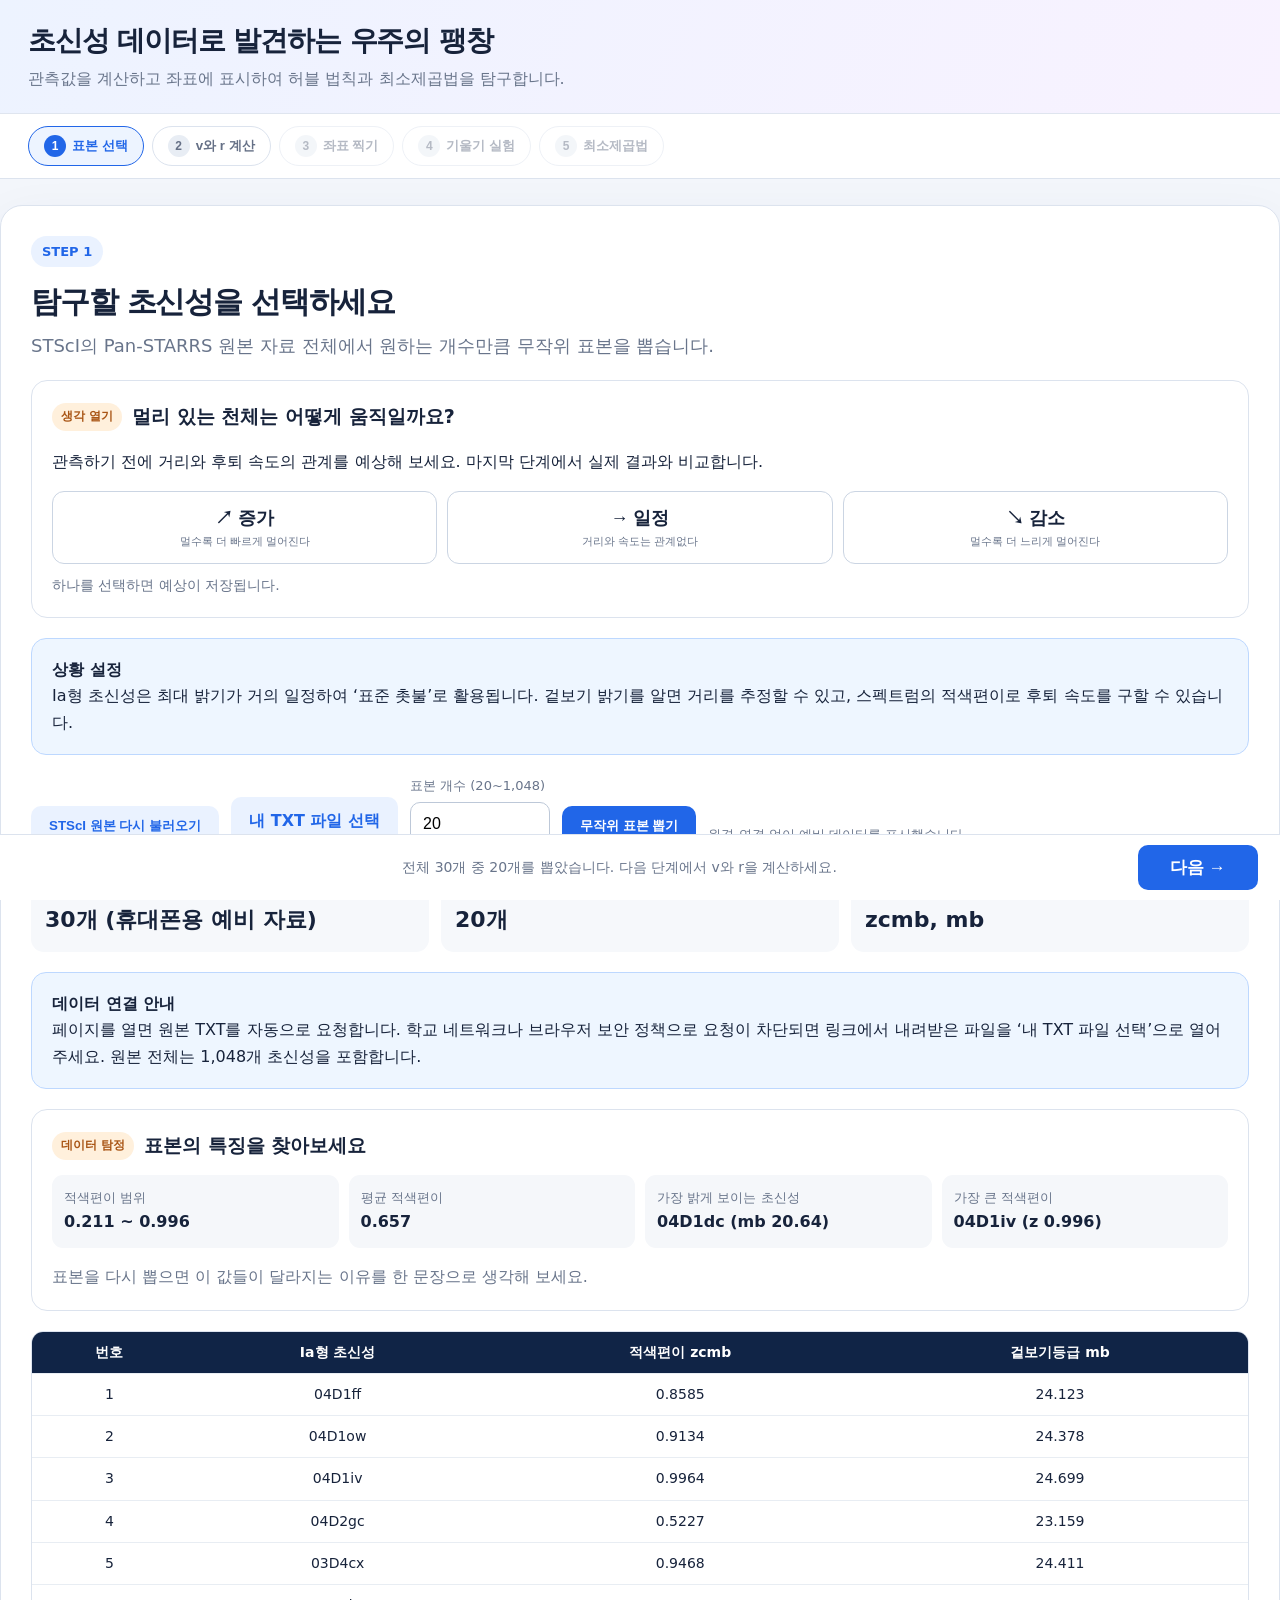
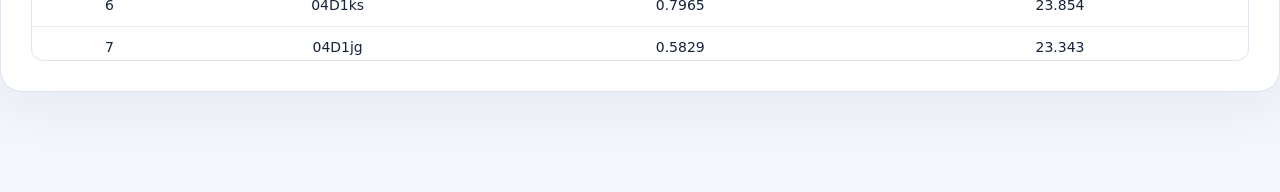
==== index.html @ 99ce2bc7 "Add files via upload" ====
<!doctype html><html lang="ko"><head><meta charset="utf-8"><meta name="viewport" content="width=device-width,initial-scale=1"><title>초신성으로 구하는 허블상수</title>
<link rel="stylesheet" href="style.css">
</head><body>
<header class="top"><div class="topin"><h1>초신성 데이터로 발견하는 우주의 팽창</h1><p>관측값을 계산하고 좌표에 표시하여 허블 법칙과 최소제곱법을 탐구합니다.</p></div></header>
<nav class="progress"><div class="steps" id="tabs"><button class="tab active"><span>1</span>표본 선택</button><button class="tab" disabled><span>2</span>v와 r 계산</button><button class="tab" disabled><span>3</span>좌표 찍기</button><button class="tab" disabled><span>4</span>기울기 실험</button><button class="tab" disabled><span>5</span>최소제곱법</button></div></nav>
<main>
<section class="stage" data-step="1"><span class="tag">STEP 1</span><h2>탐구할 초신성을 선택하세요</h2><p class="lead">STScI의 Pan-STARRS 원본 자료 전체에서 원하는 개수만큼 무작위 표본을 뽑습니다.</p><section class="activity prediction-activity"><div class="activity-title"><span>생각 열기</span><h3>멀리 있는 천체는 어떻게 움직일까요?</h3></div><p>관측하기 전에 거리와 후퇴 속도의 관계를 예상해 보세요. 마지막 단계에서 실제 결과와 비교합니다.</p><div class="choice-grid" id="predictionChoices"><button type="button" class="choice-card" data-prediction="increase"><b>↗ 증가</b><small>멀수록 더 빠르게 멀어진다</small></button><button type="button" class="choice-card" data-prediction="flat"><b>→ 일정</b><small>거리와 속도는 관계없다</small></button><button type="button" class="choice-card" data-prediction="decrease"><b>↘ 감소</b><small>멀수록 더 느리게 멀어진다</small></button></div><p class="feedback" id="predictionFeedback">하나를 선택하면 예상이 저장됩니다.</p></section><div class="info"><b>상황 설정</b><br>Ia형 초신성은 최대 밝기가 거의 일정하여 ‘표준 촛불’로 활용됩니다. 겉보기 밝기를 알면 거리를 추정할 수 있고, 스펙트럼의 적색편이로 후퇴 속도를 구할 수 있습니다.</div><div class="controls"><button class="btn secondary" id="reload">STScI 원본 다시 불러오기</button><label class="btn secondary" for="dataFile">내 TXT 파일 선택</label><input id="dataFile" type="file" accept=".txt,.dat" hidden><label class="field">표본 개수 (20~1,048)<input id="count" type="number" min="20" max="1048" value="20"></label><button class="btn" id="pick">무작위 표본 뽑기</button><span id="sourceStatus" class="mini">원본 데이터를 불러오는 중…</span></div><div class="stats"><div class="stat"><small>불러온 원자료</small><b id="totalCount">30개</b></div><div class="stat"><small>선택한 표본</small><b id="picked">0개</b></div><div class="stat"><small>사용 변수</small><b>zcmb, mb</b></div></div><div class="info"><b>데이터 연결 안내</b><br>페이지를 열면 원본 TXT를 자동으로 요청합니다. 학교 네트워크나 브라우저 보안 정책으로 요청이 차단되면 링크에서 내려받은 파일을 ‘내 TXT 파일 선택’으로 열어 주세요. 원본 전체는 1,048개 초신성을 포함합니다.</div><section class="activity detective-activity"><div class="activity-title"><span>데이터 탐정</span><h3>표본의 특징을 찾아보세요</h3></div><div class="insight-grid"><div><small>적색편이 범위</small><b id="zRange">—</b></div><div><small>평균 적색편이</small><b id="zAverage">—</b></div><div><small>가장 밝게 보이는 초신성</small><b id="brightestSn">—</b></div><div><small>가장 큰 적색편이</small><b id="farthestSn">—</b></div></div><p class="prompt">표본을 다시 뽑으면 이 값들이 달라지는 이유를 한 문장으로 생각해 보세요.</p></section><div class="tablewrap" style="margin-top:18px"><table><thead><tr><th>번호</th><th>Ia형 초신성</th><th>적색편이 zcmb</th><th>겉보기등급 mb</th></tr></thead><tbody id="sampleRows"><tr><td colspan="4">‘무작위 표본 뽑기’를 눌러 주세요.</td></tr></tbody></table></div></section>
<section class="stage" data-step="2" hidden><span class="tag">STEP 2</span><h2>후퇴 속도 v와 거리 r을 계산하세요</h2><p class="lead">계산한 값을 빈칸에 입력한 뒤 확인합니다. 허용 오차 범위 안이면 초록색으로 표시됩니다.</p><section class="activity compact-activity"><div class="activity-title"><span>개념 확인</span><h3>기호와 단위를 연결하세요</h3></div><div class="quiz-row" id="unitQuiz"><button type="button" data-answer="wrong">z의 단위는 km/s</button><button type="button" data-answer="correct">v의 단위는 km/s</button><button type="button" data-answer="wrong">r의 단위는 초</button></div><p class="feedback" id="unitFeedback">올바른 설명을 선택하세요.</p></section><details class="example-box"><summary>첫 번째 초신성 계산 예시 보기</summary><div id="workedExample">표본을 선택하면 예시 풀이가 표시됩니다.</div></details><div class="split"><div><div class="formula"><small>적색편이로부터 후퇴 속도</small>v = c × z　(c = 3 × 10⁵ km/s)</div><div class="formula"><small>거리 지수와 거리</small>mb − (−19.3) = 5 log₁₀ r<sub>pc</sub> − 5<br>r<sub>Mpc</sub> = 10<sup>(mb − 5.7)/5</sup></div></div><div class="info"><b>원리</b><br>적색편이 z는 파장이 늘어난 비율입니다. 낮은 속도 근사에서 속도는 빛의 속도와 z의 곱입니다. Ia형 초신성의 절대등급을 −19.3으로 가정하면 거리 모듈러스 식으로 지구와의 거리를 구할 수 있습니다.</div></div><div class="tablewrap"><table><thead><tr><th>초신성</th><th>zcmb</th><th>mb</th><th>v (km/s)</th><th>r (Mpc)</th><th>확인</th></tr></thead><tbody id="calcRows"></tbody></table></div><div class="controls"><button class="btn" id="checkCalc">계산 확인</button><button class="btn secondary" id="fillCalc">답 채우기</button><span id="calcMsg" class="mini"></span></div></section>
<section class="stage" data-step="3" hidden><span class="tag">STEP 3</span><h2>(r, v)점을 좌표평면에 찍으세요</h2><p class="lead">오른쪽 목록에서 초신성 좌표를 선택하면 해당 점이 좌표평면에 표시됩니다. ‘모든 점 한 번에 찍기’를 이용할 수도 있습니다.</p><section class="activity compact-activity"><div class="activity-title"><span>좌표 확인</span><h3>(r, v)의 축은 어떻게 정할까요?</h3></div><div class="quiz-row" id="axisQuiz"><button type="button" data-answer="correct">가로축 r, 세로축 v</button><button type="button" data-answer="wrong">가로축 v, 세로축 r</button></div><p class="feedback" id="axisFeedback">순서쌍의 첫 번째 값은 가로축에 놓습니다.</p></section><div class="split"><div class="canvasbox"><canvas id="plot" aria-label="거리와 후퇴속도 좌표평면"></canvas></div><aside class="sidecard"><small>완료한 점</small><div class="counter"><span id="plotted">0</span> / <span id="plotTotal">0</span></div><p class="mini">좌표를 하나씩 선택하거나 전체를 한 번에 표시하세요.</p><button class="btn" id="plotAll" style="width:100%;margin-bottom:12px">모든 점 한 번에 찍기</button><div class="pointlist" id="pointList"></div><button class="btn secondary" id="resetPlot" style="margin-top:15px">다시 찍기</button></aside></div></section>
<section class="stage" data-step="4" hidden><span class="tag">STEP 4</span><h2>직선 y = ar의 기울기를 조절하세요</h2><p class="lead">슬라이더를 움직여 각 점의 실제 속도 v와 직선이 예측한 속도 ar의 차이를 줄여 보세요.</p><section class="activity slope-lab"><div class="activity-title"><span>기울기 탐구</span><h3>후보 직선을 비교해 보세요</h3></div><div class="candidate-row"><button type="button" data-slope="40">a=40</button><button type="button" data-slope="60">a=60</button><button type="button" data-slope="80">a=80</button><button type="button" data-slope="100">a=100</button></div><div class="estimate-row"><button type="button" class="btn" id="saveEstimate">현재 기울기를 내 추정값으로 저장</button><span id="savedEstimate">아직 저장하지 않았습니다.</span></div><p class="feedback" id="residualFocus">슬라이더를 움직이면 가장 큰 잔차를 확인할 수 있습니다.</p></section><div class="split"><div class="canvasbox"><canvas id="linePlot"></canvas></div><div><div class="sidecard"><label for="slope"><b>기울기 a = <span id="aval">70.0</span> km/s/Mpc</b></label><input class="slider" id="slope" type="range" min="30" max="120" step=".1" value="70"><div class="sse"><small>오차제곱합 Σ(ar − v)²</small><b id="sse">—</b><span>(km/s)²</span></div><p class="mini">점과 직선 사이의 세로 차이가 잔차입니다. 아래 막대는 각 초신성의 잔차 제곱을 상대적인 크기로 나타냅니다.</p><div class="bars" id="bars"></div></div></div></div><div class="info"><b>도전</b>　슬라이더를 움직여 오차제곱합이 가장 작아지는 기울기를 찾아보세요. 충분히 가까워지면 다음 단계가 열립니다.</div></section>
<section class="stage" data-step="5" hidden><span class="tag">STEP 5</span><h2>최소제곱법으로 최적의 a를 찾습니다</h2><p class="lead">모든 점을 정확히 지나는 직선이 없을 때, 잔차 제곱의 합을 가장 작게 만드는 직선을 선택합니다.</p><section class="activity conclusion-activity"><div class="activity-title"><span>처음 생각과 비교</span><h3>예상과 관측 결과가 같았나요?</h3></div><p id="predictionCompare">1단계에서 예상한 관계가 여기에 표시됩니다.</p><div class="compare-box"><div><small>내가 저장한 기울기</small><b id="myEstimateResult">—</b></div><div><small>최소제곱 기울기</small><b id="optimalEstimateResult">—</b></div><div><small>두 값의 차이</small><b id="estimateGap">—</b></div></div><label class="conclusion-label">결론의 빈칸을 완성하세요.<span>거리 1 Mpc가 증가할 때 후퇴 속도는 약 <input id="conclusionA" type="number" step="0.01"> km/s 증가한다.</span></label><button type="button" class="btn" id="checkConclusion">결론 확인</button><span class="feedback" id="conclusionFeedback"></span></section><details class="advanced-box"><summary>심화: 최소제곱 공식이 나오는 과정</summary><p>S(a)=Σ(arᵢ−vᵢ)²를 전개하면 a에 관한 이차식입니다. 이 식의 최솟값에서 S′(a)=0이므로 2Σrᵢ(arᵢ−vᵢ)=0이고, 정리하면 a=Σrᵢvᵢ/Σrᵢ²입니다.</p></details><section class="reflection"><h3>확장 질문</h3><ul><li>표본을 다시 뽑으면 기울기가 달라지는 이유는 무엇일까요?</li><li>원점을 지나지 않는 y=ax+b를 사용하면 무엇이 달라질까요?</li><li>이상치 하나가 추가되면 최소제곱 직선은 어떻게 변할까요?</li></ul></section><div class="proof"><article><strong>1</strong><h3>잔차</h3><p>i번째 점에서 직선의 예측값은 arᵢ이고 실제값은 vᵢ이므로 잔차는 arᵢ−vᵢ입니다.</p></article><article><strong>2</strong><h3>제곱합</h3><p>S(a)=Σ(arᵢ−vᵢ)². 제곱하면 양·음의 오차가 상쇄되지 않고 큰 오차를 더 크게 반영합니다.</p></article><article><strong>3</strong><h3>최솟값</h3><p>S(a)를 a에 대해 미분하여 0으로 두면 a=Σrᵢvᵢ/Σrᵢ²를 얻습니다.</p></article></div><div class="formula">S(a) = Σ(arᵢ − vᵢ)²　→　S′(a)=0<br>a = <span style="color:#79d6e2">Σrᵢvᵢ / Σrᵢ²</span></div><div class="result"><h3>이 표본의 최소제곱 기울기</h3><div class="counter"><span id="bestA">—</span> km/s/Mpc</div><p id="interpret"></p></div><div class="info"><b>해석</b><br>y=ar에서 a는 거리 1 Mpc가 증가할 때 후퇴 속도가 몇 km/s 증가하는지를 뜻하며, 이 활동에서는 표본으로 추정한 허블상수입니다. 표본을 다시 뽑으면 관측 오차와 표본 구성 때문에 값이 조금 달라집니다.</div></section>
</main><footer class="bottom"><div class="bottomin"><button class="btn secondary hidden" id="prev">← 이전</button><div class="toast" id="toast">표본을 뽑으면 다음 단계로 갈 수 있습니다.</div><button class="btn next" id="next" disabled>다음 →</button></div></footer>
<script src="script.js"></script></body></html>
---- style.css ----
:root{--blue:#2166e8;--navy:#102446;--ink:#17233b;--muted:#69758b;--line:#dce3ee;--bg:#f3f6fb;--mint:#13a58c;--orange:#f28a45}*{box-sizing:border-box}body{margin:0;background:var(--bg);color:var(--ink);font:16px/1.65 "Pretendard","Noto Sans KR",system-ui,sans-serif}.top{background:linear-gradient(110deg,#edf3ff,#f8f2ff);border-bottom:1px solid #dfe5ef}.topin{max-width:1420px;margin:auto;padding:18px 28px}.top h1{margin:0;font-size:28px;letter-spacing:-.04em}.top p{margin:2px 0;color:var(--muted)}.progress{background:white;border-bottom:1px solid var(--line);position:sticky;top:0;z-index:10}.steps{max-width:1420px;margin:auto;display:flex;gap:8px;padding:12px 28px;overflow:auto}.tab{border:1px solid var(--line);background:white;border-radius:99px;padding:8px 15px;color:#657086;white-space:nowrap;font-weight:700}.tab span{display:inline-grid;place-items:center;width:22px;height:22px;border-radius:50%;background:#e8edf4;margin-right:6px;font-size:12px}.tab.active{border-color:var(--blue);background:#edf4ff;color:var(--blue)}.tab.active span,.tab.done span{background:var(--blue);color:white}.tab:disabled{opacity:.48}.stage{max-width:1400px;margin:26px auto 100px;background:white;border:1px solid var(--line);border-radius:22px;box-shadow:0 16px 50px #20345d10;padding:30px;min-height:590px}.stage[hidden]{display:none}.tag{display:inline-block;border-radius:99px;padding:5px 11px;background:#eaf2ff;color:var(--blue);font-weight:800;font-size:13px}.stage h2{font-size:30px;letter-spacing:-.04em;margin:10px 0 4px}.lead{color:var(--muted);font-size:18px;margin-top:0}.info{background:#eef6ff;border:1px solid #bdd8ff;border-radius:15px;padding:18px 20px;margin:20px 0}.formula{background:var(--navy);color:white;border-radius:15px;padding:18px 22px;margin:14px 0;font:23px/1.6 Georgia,"Times New Roman",serif}.formula small{display:block;color:#b9c8dd;font:14px system-ui}.controls{display:flex;flex-wrap:wrap;gap:12px;align-items:end;margin:20px 0}.field{display:grid;gap:5px;color:var(--muted);font-size:13px}.field input{height:44px;border:1px solid #bdc8d8;border-radius:10px;padding:0 12px;width:140px;font-size:16px}.btn{border:0;border-radius:10px;background:var(--blue);color:white;padding:11px 18px;font-weight:800;cursor:pointer}.btn.secondary{background:#eaf2ff;color:var(--blue)}.btn:disabled{opacity:.4;cursor:not-allowed}.stats{display:grid;grid-template-columns:repeat(3,1fr);gap:12px}.stat{background:#f6f8fb;border-radius:13px;padding:14px}.stat small{display:block;color:var(--muted)}.stat b{font-size:22px}.tablewrap{max-height:330px;overflow:auto;border:1px solid var(--line);border-radius:12px}table{border-collapse:collapse;width:100%;font-size:14px}th,td{padding:9px 11px;border-bottom:1px solid #e8edf3;text-align:center;white-space:nowrap}th{position:sticky;top:0;background:var(--navy);color:white}td input{width:110px;border:1px solid #cbd4e1;border-radius:7px;padding:6px;text-align:right}.ok{background:#e9f9f4!important;border-color:#60cbb3!important}.bad{background:#fff0ed!important;border-color:#f18b77!important}.split{display:grid;grid-template-columns:1.35fr .65fr;gap:20px}.canvasbox{border:1px solid var(--line);border-radius:15px;padding:14px;background:#fbfcfe}canvas{width:100%;height:430px;display:block;touch-action:none}.sidecard{border:1px solid var(--line);border-radius:15px;padding:20px}.counter{font-size:42px;font-weight:900;color:var(--blue)}.pointlist{max-height:250px;overflow:auto;font-size:13px}.pointlist div{padding:5px;border-bottom:1px solid #edf0f4}.pointlist .done{color:var(--mint);font-weight:700}.slider{width:100%;accent-color:var(--blue)}.sse{background:var(--navy);color:white;padding:22px;border-radius:16px;margin:18px 0}.sse b{display:block;font-size:clamp(24px,4vw,40px);color:#79d6e2;overflow-wrap:anywhere}.mini{color:var(--muted);font-size:13px}.bars{height:150px;display:flex;align-items:end;gap:3px;border-bottom:1px solid #9ba7b8;margin-top:18px}.bars i{flex:1;background:#70a0f2;min-height:2px;border-radius:3px 3px 0 0}.proof{display:grid;grid-template-columns:repeat(3,1fr);gap:14px;margin:20px 0}.proof article{border:1px solid var(--line);border-radius:14px;padding:17px}.proof strong{display:grid;place-items:center;width:30px;height:30px;border-radius:50%;background:#eaf2ff;color:var(--blue)}.result{background:#ebf8f5;border:1px solid #9bd9cb;border-radius:16px;padding:22px}.result h3{margin:0;color:#08745f}.bottom{position:fixed;left:0;right:0;bottom:0;background:white;border-top:1px solid var(--line);padding:10px 22px;z-index:12}.bottomin{max-width:1420px;margin:auto;display:flex;justify-content:space-between;align-items:center}.toast{color:var(--muted);font-size:14px;text-align:center}.next{font-size:17px;min-width:120px}.hidden{visibility:hidden}@media(max-width:850px){.split{grid-template-columns:1fr}.stats,.proof{grid-template-columns:1fr}.stage{margin:15px 10px 90px;padding:18px}.top h1{font-size:22px}.topin,.steps{padding-left:14px;padding-right:14px}canvas{height:360px}}

.pointChoice{display:block;width:100%;border:0;border-bottom:1px solid #edf0f4;background:white;padding:9px 7px;text-align:left;color:var(--ink);font:inherit;cursor:pointer;border-radius:7px}.pointChoice:hover,.pointChoice:focus-visible{background:#edf4ff;outline:2px solid #8db4ff}.pointChoice.done{background:#e9f9f4;color:var(--mint);font-weight:800;cursor:default}.pointChoice:disabled{opacity:1}
.activity{margin:20px 0;padding:20px;border:1px solid var(--line);border-radius:16px;background:#fff}.activity-title{display:flex;align-items:center;gap:10px;flex-wrap:wrap}.activity-title span{padding:4px 9px;border-radius:99px;background:#fff0dc;color:#a95515;font-size:12px;font-weight:800}.activity-title h3{margin:0;font-size:19px}.choice-grid{display:grid;grid-template-columns:repeat(3,1fr);gap:10px;margin-top:14px}.choice-card,.quiz-row button,.candidate-row button{border:1px solid #cbd5e3;border-radius:12px;background:#fff;padding:14px;color:var(--ink);cursor:pointer}.choice-card b,.choice-card small{display:block}.choice-card b{font-size:18px}.choice-card small{color:var(--muted);margin-top:4px}.choice-card.selected,.quiz-row button.selected,.candidate-row button.selected{border-color:var(--blue);background:#eaf2ff;color:#174fac}.feedback{display:block;color:var(--muted);font-size:14px;margin:10px 0 0}.feedback.correct{color:#08745f;font-weight:800}.feedback.wrong{color:#bd4b36;font-weight:800}.insight-grid,.compare-box{display:grid;grid-template-columns:repeat(4,1fr);gap:10px;margin-top:14px}.insight-grid div,.compare-box div{background:#f5f7fa;border-radius:11px;padding:12px}.insight-grid small,.compare-box small{display:block;color:var(--muted)}.insight-grid b,.compare-box b{font-size:16px}.prompt{margin-bottom:0;color:var(--muted)}.quiz-row,.candidate-row{display:flex;gap:9px;flex-wrap:wrap;margin-top:12px}.quiz-row button,.candidate-row button{padding:9px 13px}.example-box,.advanced-box{margin:16px 0;border:1px solid var(--line);border-radius:14px;padding:15px 18px;background:#fafcff}.example-box summary,.advanced-box summary{cursor:pointer;font-weight:800}.estimate-row{display:flex;gap:12px;align-items:center;flex-wrap:wrap;margin-top:14px}.estimate-row span{color:var(--muted)}.compare-box{grid-template-columns:repeat(3,1fr)}.conclusion-label{display:grid;gap:8px;margin:16px 0}.conclusion-label span{display:block;background:#f5f7fa;border-radius:11px;padding:14px}.conclusion-label input{width:110px;padding:7px;border:1px solid #bfc9d8;border-radius:8px}.reflection{margin-top:18px;padding:18px;border-left:4px solid var(--orange);background:#fff8ee;border-radius:8px}.reflection h3{margin-top:0}.reflection li{margin:7px 0}@media(max-width:760px){.choice-grid,.insight-grid,.compare-box{grid-template-columns:1fr}.activity{padding:15px}}
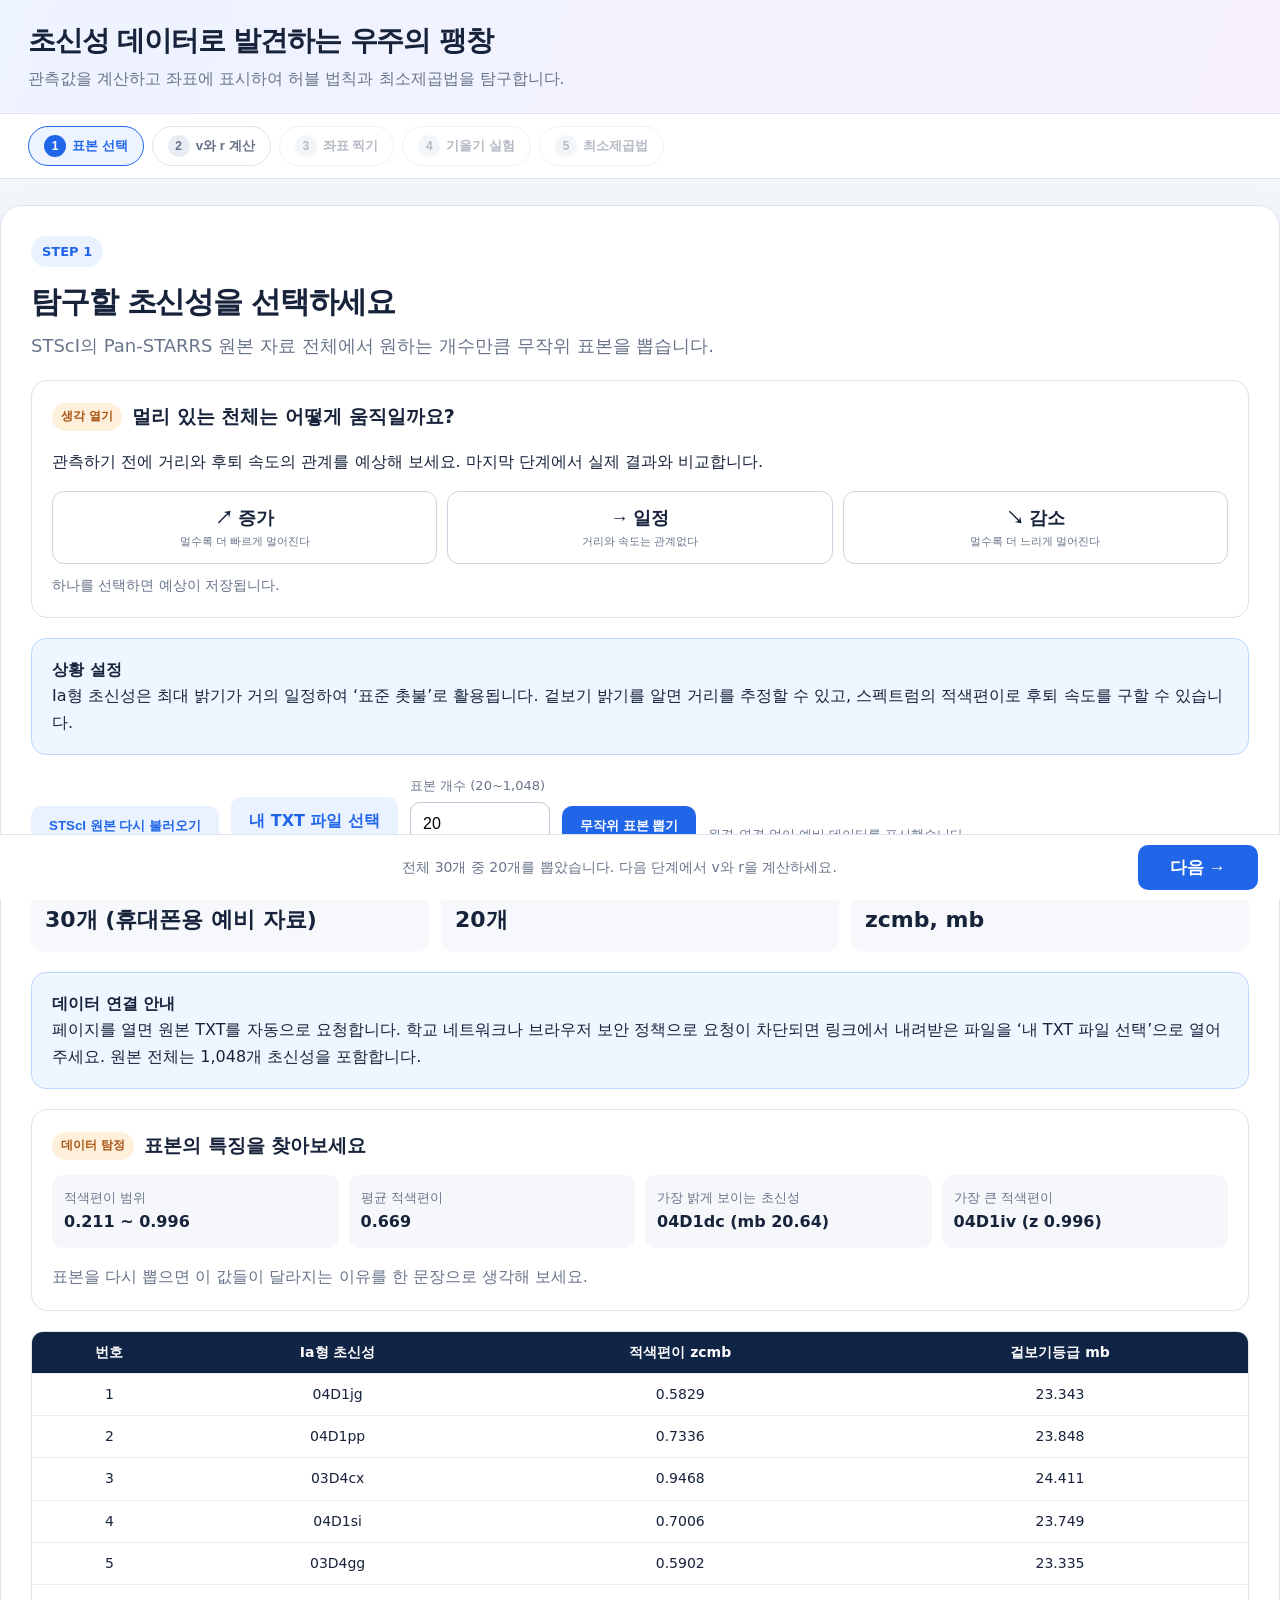
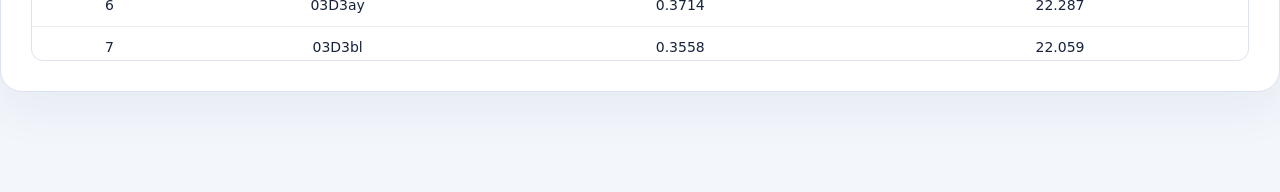
==== commit 43577569: "Add files via upload" ====
--- a/index.html
+++ b/index.html
@@ -7,7 +7,7 @@
 <section class="stage" data-step="1"><span class="tag">STEP 1</span><h2>탐구할 초신성을 선택하세요</h2><p class="lead">STScI의 Pan-STARRS 원본 자료 전체에서 원하는 개수만큼 무작위 표본을 뽑습니다.</p><section class="activity prediction-activity"><div class="activity-title"><span>생각 열기</span><h3>멀리 있는 천체는 어떻게 움직일까요?</h3></div><p>관측하기 전에 거리와 후퇴 속도의 관계를 예상해 보세요. 마지막 단계에서 실제 결과와 비교합니다.</p><div class="choice-grid" id="predictionChoices"><button type="button" class="choice-card" data-prediction="increase"><b>↗ 증가</b><small>멀수록 더 빠르게 멀어진다</small></button><button type="button" class="choice-card" data-prediction="flat"><b>→ 일정</b><small>거리와 속도는 관계없다</small></button><button type="button" class="choice-card" data-prediction="decrease"><b>↘ 감소</b><small>멀수록 더 느리게 멀어진다</small></button></div><p class="feedback" id="predictionFeedback">하나를 선택하면 예상이 저장됩니다.</p></section><div class="info"><b>상황 설정</b><br>Ia형 초신성은 최대 밝기가 거의 일정하여 ‘표준 촛불’로 활용됩니다. 겉보기 밝기를 알면 거리를 추정할 수 있고, 스펙트럼의 적색편이로 후퇴 속도를 구할 수 있습니다.</div><div class="controls"><button class="btn secondary" id="reload">STScI 원본 다시 불러오기</button><label class="btn secondary" for="dataFile">내 TXT 파일 선택</label><input id="dataFile" type="file" accept=".txt,.dat" hidden><label class="field">표본 개수 (20~1,048)<input id="count" type="number" min="20" max="1048" value="20"></label><button class="btn" id="pick">무작위 표본 뽑기</button><span id="sourceStatus" class="mini">원본 데이터를 불러오는 중…</span></div><div class="stats"><div class="stat"><small>불러온 원자료</small><b id="totalCount">30개</b></div><div class="stat"><small>선택한 표본</small><b id="picked">0개</b></div><div class="stat"><small>사용 변수</small><b>zcmb, mb</b></div></div><div class="info"><b>데이터 연결 안내</b><br>페이지를 열면 원본 TXT를 자동으로 요청합니다. 학교 네트워크나 브라우저 보안 정책으로 요청이 차단되면 링크에서 내려받은 파일을 ‘내 TXT 파일 선택’으로 열어 주세요. 원본 전체는 1,048개 초신성을 포함합니다.</div><section class="activity detective-activity"><div class="activity-title"><span>데이터 탐정</span><h3>표본의 특징을 찾아보세요</h3></div><div class="insight-grid"><div><small>적색편이 범위</small><b id="zRange">—</b></div><div><small>평균 적색편이</small><b id="zAverage">—</b></div><div><small>가장 밝게 보이는 초신성</small><b id="brightestSn">—</b></div><div><small>가장 큰 적색편이</small><b id="farthestSn">—</b></div></div><p class="prompt">표본을 다시 뽑으면 이 값들이 달라지는 이유를 한 문장으로 생각해 보세요.</p></section><div class="tablewrap" style="margin-top:18px"><table><thead><tr><th>번호</th><th>Ia형 초신성</th><th>적색편이 zcmb</th><th>겉보기등급 mb</th></tr></thead><tbody id="sampleRows"><tr><td colspan="4">‘무작위 표본 뽑기’를 눌러 주세요.</td></tr></tbody></table></div></section>
 <section class="stage" data-step="2" hidden><span class="tag">STEP 2</span><h2>후퇴 속도 v와 거리 r을 계산하세요</h2><p class="lead">계산한 값을 빈칸에 입력한 뒤 확인합니다. 허용 오차 범위 안이면 초록색으로 표시됩니다.</p><section class="activity compact-activity"><div class="activity-title"><span>개념 확인</span><h3>기호와 단위를 연결하세요</h3></div><div class="quiz-row" id="unitQuiz"><button type="button" data-answer="wrong">z의 단위는 km/s</button><button type="button" data-answer="correct">v의 단위는 km/s</button><button type="button" data-answer="wrong">r의 단위는 초</button></div><p class="feedback" id="unitFeedback">올바른 설명을 선택하세요.</p></section><details class="example-box"><summary>첫 번째 초신성 계산 예시 보기</summary><div id="workedExample">표본을 선택하면 예시 풀이가 표시됩니다.</div></details><div class="split"><div><div class="formula"><small>적색편이로부터 후퇴 속도</small>v = c × z　(c = 3 × 10⁵ km/s)</div><div class="formula"><small>거리 지수와 거리</small>mb − (−19.3) = 5 log₁₀ r<sub>pc</sub> − 5<br>r<sub>Mpc</sub> = 10<sup>(mb − 5.7)/5</sup></div></div><div class="info"><b>원리</b><br>적색편이 z는 파장이 늘어난 비율입니다. 낮은 속도 근사에서 속도는 빛의 속도와 z의 곱입니다. Ia형 초신성의 절대등급을 −19.3으로 가정하면 거리 모듈러스 식으로 지구와의 거리를 구할 수 있습니다.</div></div><div class="tablewrap"><table><thead><tr><th>초신성</th><th>zcmb</th><th>mb</th><th>v (km/s)</th><th>r (Mpc)</th><th>확인</th></tr></thead><tbody id="calcRows"></tbody></table></div><div class="controls"><button class="btn" id="checkCalc">계산 확인</button><button class="btn secondary" id="fillCalc">답 채우기</button><span id="calcMsg" class="mini"></span></div></section>
 <section class="stage" data-step="3" hidden><span class="tag">STEP 3</span><h2>(r, v)점을 좌표평면에 찍으세요</h2><p class="lead">오른쪽 목록에서 초신성 좌표를 선택하면 해당 점이 좌표평면에 표시됩니다. ‘모든 점 한 번에 찍기’를 이용할 수도 있습니다.</p><section class="activity compact-activity"><div class="activity-title"><span>좌표 확인</span><h3>(r, v)의 축은 어떻게 정할까요?</h3></div><div class="quiz-row" id="axisQuiz"><button type="button" data-answer="correct">가로축 r, 세로축 v</button><button type="button" data-answer="wrong">가로축 v, 세로축 r</button></div><p class="feedback" id="axisFeedback">순서쌍의 첫 번째 값은 가로축에 놓습니다.</p></section><div class="split"><div class="canvasbox"><canvas id="plot" aria-label="거리와 후퇴속도 좌표평면"></canvas></div><aside class="sidecard"><small>완료한 점</small><div class="counter"><span id="plotted">0</span> / <span id="plotTotal">0</span></div><p class="mini">좌표를 하나씩 선택하거나 전체를 한 번에 표시하세요.</p><button class="btn" id="plotAll" style="width:100%;margin-bottom:12px">모든 점 한 번에 찍기</button><div class="pointlist" id="pointList"></div><button class="btn secondary" id="resetPlot" style="margin-top:15px">다시 찍기</button></aside></div></section>
-<section class="stage" data-step="4" hidden><span class="tag">STEP 4</span><h2>직선 y = ar의 기울기를 조절하세요</h2><p class="lead">슬라이더를 움직여 각 점의 실제 속도 v와 직선이 예측한 속도 ar의 차이를 줄여 보세요.</p><section class="activity slope-lab"><div class="activity-title"><span>기울기 탐구</span><h3>후보 직선을 비교해 보세요</h3></div><div class="candidate-row"><button type="button" data-slope="40">a=40</button><button type="button" data-slope="60">a=60</button><button type="button" data-slope="80">a=80</button><button type="button" data-slope="100">a=100</button></div><div class="estimate-row"><button type="button" class="btn" id="saveEstimate">현재 기울기를 내 추정값으로 저장</button><span id="savedEstimate">아직 저장하지 않았습니다.</span></div><p class="feedback" id="residualFocus">슬라이더를 움직이면 가장 큰 잔차를 확인할 수 있습니다.</p></section><div class="split"><div class="canvasbox"><canvas id="linePlot"></canvas></div><div><div class="sidecard"><label for="slope"><b>기울기 a = <span id="aval">70.0</span> km/s/Mpc</b></label><input class="slider" id="slope" type="range" min="30" max="120" step=".1" value="70"><div class="sse"><small>오차제곱합 Σ(ar − v)²</small><b id="sse">—</b><span>(km/s)²</span></div><p class="mini">점과 직선 사이의 세로 차이가 잔차입니다. 아래 막대는 각 초신성의 잔차 제곱을 상대적인 크기로 나타냅니다.</p><div class="bars" id="bars"></div></div></div></div><div class="info"><b>도전</b>　슬라이더를 움직여 오차제곱합이 가장 작아지는 기울기를 찾아보세요. 충분히 가까워지면 다음 단계가 열립니다.</div></section>
-<section class="stage" data-step="5" hidden><span class="tag">STEP 5</span><h2>최소제곱법으로 최적의 a를 찾습니다</h2><p class="lead">모든 점을 정확히 지나는 직선이 없을 때, 잔차 제곱의 합을 가장 작게 만드는 직선을 선택합니다.</p><section class="activity conclusion-activity"><div class="activity-title"><span>처음 생각과 비교</span><h3>예상과 관측 결과가 같았나요?</h3></div><p id="predictionCompare">1단계에서 예상한 관계가 여기에 표시됩니다.</p><div class="compare-box"><div><small>내가 저장한 기울기</small><b id="myEstimateResult">—</b></div><div><small>최소제곱 기울기</small><b id="optimalEstimateResult">—</b></div><div><small>두 값의 차이</small><b id="estimateGap">—</b></div></div><label class="conclusion-label">결론의 빈칸을 완성하세요.<span>거리 1 Mpc가 증가할 때 후퇴 속도는 약 <input id="conclusionA" type="number" step="0.01"> km/s 증가한다.</span></label><button type="button" class="btn" id="checkConclusion">결론 확인</button><span class="feedback" id="conclusionFeedback"></span></section><details class="advanced-box"><summary>심화: 최소제곱 공식이 나오는 과정</summary><p>S(a)=Σ(arᵢ−vᵢ)²를 전개하면 a에 관한 이차식입니다. 이 식의 최솟값에서 S′(a)=0이므로 2Σrᵢ(arᵢ−vᵢ)=0이고, 정리하면 a=Σrᵢvᵢ/Σrᵢ²입니다.</p></details><section class="reflection"><h3>확장 질문</h3><ul><li>표본을 다시 뽑으면 기울기가 달라지는 이유는 무엇일까요?</li><li>원점을 지나지 않는 y=ax+b를 사용하면 무엇이 달라질까요?</li><li>이상치 하나가 추가되면 최소제곱 직선은 어떻게 변할까요?</li></ul></section><div class="proof"><article><strong>1</strong><h3>잔차</h3><p>i번째 점에서 직선의 예측값은 arᵢ이고 실제값은 vᵢ이므로 잔차는 arᵢ−vᵢ입니다.</p></article><article><strong>2</strong><h3>제곱합</h3><p>S(a)=Σ(arᵢ−vᵢ)². 제곱하면 양·음의 오차가 상쇄되지 않고 큰 오차를 더 크게 반영합니다.</p></article><article><strong>3</strong><h3>최솟값</h3><p>S(a)를 a에 대해 미분하여 0으로 두면 a=Σrᵢvᵢ/Σrᵢ²를 얻습니다.</p></article></div><div class="formula">S(a) = Σ(arᵢ − vᵢ)²　→　S′(a)=0<br>a = <span style="color:#79d6e2">Σrᵢvᵢ / Σrᵢ²</span></div><div class="result"><h3>이 표본의 최소제곱 기울기</h3><div class="counter"><span id="bestA">—</span> km/s/Mpc</div><p id="interpret"></p></div><div class="info"><b>해석</b><br>y=ar에서 a는 거리 1 Mpc가 증가할 때 후퇴 속도가 몇 km/s 증가하는지를 뜻하며, 이 활동에서는 표본으로 추정한 허블상수입니다. 표본을 다시 뽑으면 관측 오차와 표본 구성 때문에 값이 조금 달라집니다.</div></section>
+<section class="stage" data-step="4" hidden><span class="tag">STEP 4</span><h2>직선 y = ar의 기울기를 조절하세요</h2><p class="lead">슬라이더를 움직여 각 점의 실제 속도 v와 직선이 예측한 속도 ar의 차이를 줄여 보세요.</p><section class="activity slope-lab"><div class="activity-title"><span>기울기 탐구</span><h3>후보 직선을 비교해 보세요</h3></div><div class="candidate-row"><button type="button" data-slope="40">a=40</button><button type="button" data-slope="60">a=60</button><button type="button" data-slope="80">a=80</button><button type="button" data-slope="100">a=100</button></div><div class="estimate-row"><button type="button" class="btn" id="saveEstimate">현재 기울기를 내 추정값으로 저장</button><span id="savedEstimate">아직 저장하지 않았습니다.</span></div><p class="feedback" id="residualFocus">슬라이더를 움직이면 가장 큰 편차를 확인할 수 있습니다.</p></section><div class="split"><div class="canvasbox"><canvas id="linePlot"></canvas></div><div><div class="sidecard"><label for="slope"><b>기울기 a = <span id="aval">70.0</span> km/s/Mpc</b></label><input class="slider" id="slope" type="range" min="30" max="120" step=".1" value="70"><div class="sse"><small>오차제곱합 Σ(ar − v)²</small><b id="sse">—</b><span>(km/s)²</span></div><p class="mini">점과 직선 사이의 세로 차이가 편차입니다. 아래 막대는 각 초신성의 편차 제곱을 상대적인 크기로 나타냅니다.</p><div class="bars" id="bars"></div></div></div></div><div class="info"><b>도전</b>　슬라이더를 움직여 오차제곱합이 가장 작아지는 기울기를 찾아보세요. 충분히 가까워지면 다음 단계가 열립니다.</div></section>
+<section class="stage" data-step="5" hidden><span class="tag">STEP 5</span><h2>최소제곱법으로 최적의 a를 찾습니다</h2><p class="lead">모든 점을 정확히 지나는 직선이 없을 때, 편차 제곱의 합을 가장 작게 만드는 직선을 선택합니다.</p><section class="activity conclusion-activity"><div class="activity-title"><span>처음 생각과 비교</span><h3>예상과 관측 결과가 같았나요?</h3></div><p id="predictionCompare">1단계에서 예상한 관계가 여기에 표시됩니다.</p><div class="compare-box"><div><small>내가 저장한 기울기</small><b id="myEstimateResult">—</b></div><div><small>최소제곱 기울기</small><b id="optimalEstimateResult">—</b></div><div><small>두 값의 차이</small><b id="estimateGap">—</b></div></div><label class="conclusion-label">결론의 빈칸을 완성하세요.<span>거리 1 Mpc가 증가할 때 후퇴 속도는 약 <input id="conclusionA" type="number" step="0.01"> km/s 증가한다.</span></label><button type="button" class="btn" id="checkConclusion">결론 확인</button><span class="feedback" id="conclusionFeedback"></span></section><details class="advanced-box"><summary>심화: 최소제곱 공식이 나오는 과정</summary><p>S(a)=Σ(arᵢ−vᵢ)²를 전개하면 a에 관한 이차식입니다. 이 식의 최솟값에서 S′(a)=0이므로 2Σrᵢ(arᵢ−vᵢ)=0이고, 정리하면 a=Σrᵢvᵢ/Σrᵢ²입니다.</p></details><section class="reflection"><h3>확장 질문</h3><ul><li>표본을 다시 뽑으면 기울기가 달라지는 이유는 무엇일까요?</li><li>원점을 지나지 않는 y=ax+b를 사용하면 무엇이 달라질까요?</li><li>이상치 하나가 추가되면 최소제곱 직선은 어떻게 변할까요?</li></ul></section><div class="proof"><article><strong>1</strong><h3>편차</h3><p>i번째 점에서 직선의 예측값은 arᵢ이고 실제값은 vᵢ이므로 편차는 arᵢ−vᵢ입니다.</p></article><article><strong>2</strong><h3>제곱합</h3><p>S(a)=Σ(arᵢ−vᵢ)². 제곱하면 양·음의 오차가 상쇄되지 않고 큰 오차를 더 크게 반영합니다.</p></article><article><strong>3</strong><h3>최솟값</h3><p>S(a)를 a에 대해 미분하여 0으로 두면 a=Σrᵢvᵢ/Σrᵢ²를 얻습니다.</p></article></div><div class="formula">S(a) = Σ(arᵢ − vᵢ)²　→　S′(a)=0<br>a = <span style="color:#79d6e2">Σrᵢvᵢ / Σrᵢ²</span></div><div class="result"><h3>이 표본의 최소제곱 기울기</h3><div class="counter"><span id="bestA">—</span> km/s/Mpc</div><p id="interpret"></p></div><div class="info"><b>해석</b><br>y=ar에서 a는 거리 1 Mpc가 증가할 때 후퇴 속도가 몇 km/s 증가하는지를 뜻하며, 이 활동에서는 표본으로 추정한 허블상수입니다. 표본을 다시 뽑으면 관측 오차와 표본 구성 때문에 값이 조금 달라집니다.</div></section>
 </main><footer class="bottom"><div class="bottomin"><button class="btn secondary hidden" id="prev">← 이전</button><div class="toast" id="toast">표본을 뽑으면 다음 단계로 갈 수 있습니다.</div><button class="btn next" id="next" disabled>다음 →</button></div></footer>
 <script src="script.js"></script></body></html>
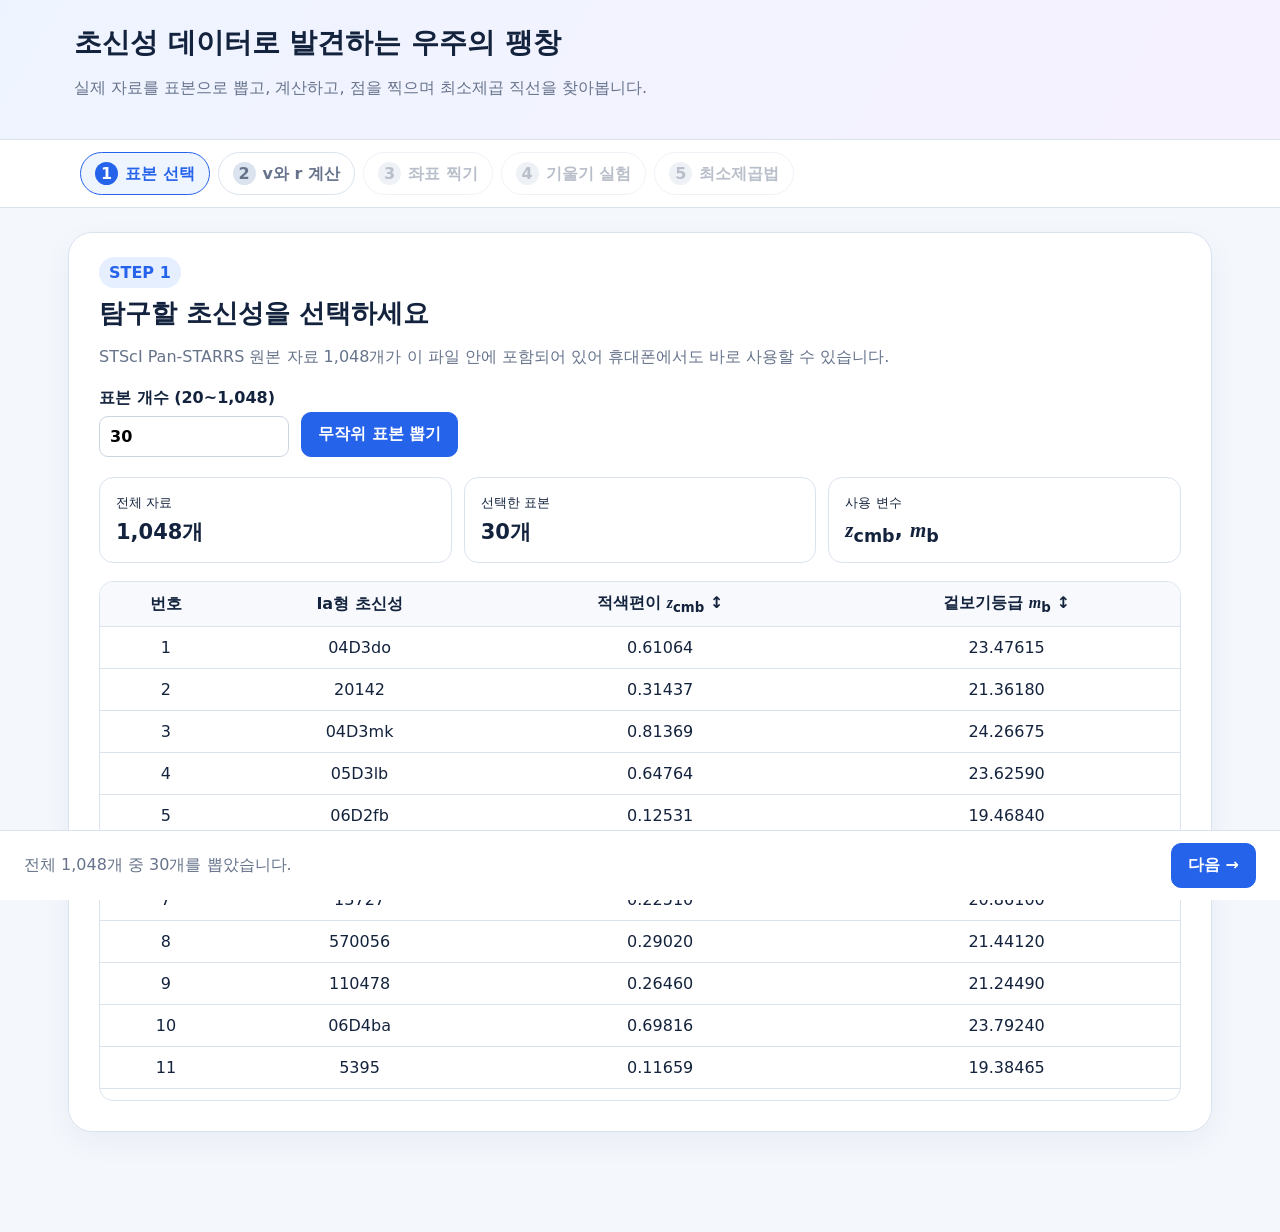
==== commit e5fbf5ab: "Add files via upload" ====
--- a/index.html
+++ b/index.html
@@ -1,13 +1,22 @@
-<!doctype html><html lang="ko"><head><meta charset="utf-8"><meta name="viewport" content="width=device-width,initial-scale=1"><title>초신성으로 구하는 허블상수</title>
-<link rel="stylesheet" href="style.css">
-</head><body>
-<header class="top"><div class="topin"><h1>초신성 데이터로 발견하는 우주의 팽창</h1><p>관측값을 계산하고 좌표에 표시하여 허블 법칙과 최소제곱법을 탐구합니다.</p></div></header>
-<nav class="progress"><div class="steps" id="tabs"><button class="tab active"><span>1</span>표본 선택</button><button class="tab" disabled><span>2</span>v와 r 계산</button><button class="tab" disabled><span>3</span>좌표 찍기</button><button class="tab" disabled><span>4</span>기울기 실험</button><button class="tab" disabled><span>5</span>최소제곱법</button></div></nav>
+<!doctype html><html lang="ko"><head><meta charset="utf-8"><meta name="viewport" content="width=device-width,initial-scale=1"><title>초신성 데이터로 발견하는 허블 법칙</title><link rel="stylesheet" href="style.css"></head><body>
+<header><div><h1>초신성 데이터로 발견하는 우주의 팽창</h1><p>실제 자료를 표본으로 뽑고, 계산하고, 점을 찍으며 최소제곱 직선을 찾아봅니다.</p></div></header>
+<nav id="tabs"><button data-tab="1" ><b>1</b>표본 선택</button><button data-tab="2" disabled><b>2</b>v와 r 계산</button><button data-tab="3" disabled><b>3</b>좌표 찍기</button><button data-tab="4" disabled><b>4</b>기울기 실험</button><button data-tab="5" disabled><b>5</b>최소제곱법</button></nav>
 <main>
-<section class="stage" data-step="1"><span class="tag">STEP 1</span><h2>탐구할 초신성을 선택하세요</h2><p class="lead">STScI의 Pan-STARRS 원본 자료 전체에서 원하는 개수만큼 무작위 표본을 뽑습니다.</p><section class="activity prediction-activity"><div class="activity-title"><span>생각 열기</span><h3>멀리 있는 천체는 어떻게 움직일까요?</h3></div><p>관측하기 전에 거리와 후퇴 속도의 관계를 예상해 보세요. 마지막 단계에서 실제 결과와 비교합니다.</p><div class="choice-grid" id="predictionChoices"><button type="button" class="choice-card" data-prediction="increase"><b>↗ 증가</b><small>멀수록 더 빠르게 멀어진다</small></button><button type="button" class="choice-card" data-prediction="flat"><b>→ 일정</b><small>거리와 속도는 관계없다</small></button><button type="button" class="choice-card" data-prediction="decrease"><b>↘ 감소</b><small>멀수록 더 느리게 멀어진다</small></button></div><p class="feedback" id="predictionFeedback">하나를 선택하면 예상이 저장됩니다.</p></section><div class="info"><b>상황 설정</b><br>Ia형 초신성은 최대 밝기가 거의 일정하여 ‘표준 촛불’로 활용됩니다. 겉보기 밝기를 알면 거리를 추정할 수 있고, 스펙트럼의 적색편이로 후퇴 속도를 구할 수 있습니다.</div><div class="controls"><button class="btn secondary" id="reload">STScI 원본 다시 불러오기</button><label class="btn secondary" for="dataFile">내 TXT 파일 선택</label><input id="dataFile" type="file" accept=".txt,.dat" hidden><label class="field">표본 개수 (20~1,048)<input id="count" type="number" min="20" max="1048" value="20"></label><button class="btn" id="pick">무작위 표본 뽑기</button><span id="sourceStatus" class="mini">원본 데이터를 불러오는 중…</span></div><div class="stats"><div class="stat"><small>불러온 원자료</small><b id="totalCount">30개</b></div><div class="stat"><small>선택한 표본</small><b id="picked">0개</b></div><div class="stat"><small>사용 변수</small><b>zcmb, mb</b></div></div><div class="info"><b>데이터 연결 안내</b><br>페이지를 열면 원본 TXT를 자동으로 요청합니다. 학교 네트워크나 브라우저 보안 정책으로 요청이 차단되면 링크에서 내려받은 파일을 ‘내 TXT 파일 선택’으로 열어 주세요. 원본 전체는 1,048개 초신성을 포함합니다.</div><section class="activity detective-activity"><div class="activity-title"><span>데이터 탐정</span><h3>표본의 특징을 찾아보세요</h3></div><div class="insight-grid"><div><small>적색편이 범위</small><b id="zRange">—</b></div><div><small>평균 적색편이</small><b id="zAverage">—</b></div><div><small>가장 밝게 보이는 초신성</small><b id="brightestSn">—</b></div><div><small>가장 큰 적색편이</small><b id="farthestSn">—</b></div></div><p class="prompt">표본을 다시 뽑으면 이 값들이 달라지는 이유를 한 문장으로 생각해 보세요.</p></section><div class="tablewrap" style="margin-top:18px"><table><thead><tr><th>번호</th><th>Ia형 초신성</th><th>적색편이 zcmb</th><th>겉보기등급 mb</th></tr></thead><tbody id="sampleRows"><tr><td colspan="4">‘무작위 표본 뽑기’를 눌러 주세요.</td></tr></tbody></table></div></section>
-<section class="stage" data-step="2" hidden><span class="tag">STEP 2</span><h2>후퇴 속도 v와 거리 r을 계산하세요</h2><p class="lead">계산한 값을 빈칸에 입력한 뒤 확인합니다. 허용 오차 범위 안이면 초록색으로 표시됩니다.</p><section class="activity compact-activity"><div class="activity-title"><span>개념 확인</span><h3>기호와 단위를 연결하세요</h3></div><div class="quiz-row" id="unitQuiz"><button type="button" data-answer="wrong">z의 단위는 km/s</button><button type="button" data-answer="correct">v의 단위는 km/s</button><button type="button" data-answer="wrong">r의 단위는 초</button></div><p class="feedback" id="unitFeedback">올바른 설명을 선택하세요.</p></section><details class="example-box"><summary>첫 번째 초신성 계산 예시 보기</summary><div id="workedExample">표본을 선택하면 예시 풀이가 표시됩니다.</div></details><div class="split"><div><div class="formula"><small>적색편이로부터 후퇴 속도</small>v = c × z　(c = 3 × 10⁵ km/s)</div><div class="formula"><small>거리 지수와 거리</small>mb − (−19.3) = 5 log₁₀ r<sub>pc</sub> − 5<br>r<sub>Mpc</sub> = 10<sup>(mb − 5.7)/5</sup></div></div><div class="info"><b>원리</b><br>적색편이 z는 파장이 늘어난 비율입니다. 낮은 속도 근사에서 속도는 빛의 속도와 z의 곱입니다. Ia형 초신성의 절대등급을 −19.3으로 가정하면 거리 모듈러스 식으로 지구와의 거리를 구할 수 있습니다.</div></div><div class="tablewrap"><table><thead><tr><th>초신성</th><th>zcmb</th><th>mb</th><th>v (km/s)</th><th>r (Mpc)</th><th>확인</th></tr></thead><tbody id="calcRows"></tbody></table></div><div class="controls"><button class="btn" id="checkCalc">계산 확인</button><button class="btn secondary" id="fillCalc">답 채우기</button><span id="calcMsg" class="mini"></span></div></section>
-<section class="stage" data-step="3" hidden><span class="tag">STEP 3</span><h2>(r, v)점을 좌표평면에 찍으세요</h2><p class="lead">오른쪽 목록에서 초신성 좌표를 선택하면 해당 점이 좌표평면에 표시됩니다. ‘모든 점 한 번에 찍기’를 이용할 수도 있습니다.</p><section class="activity compact-activity"><div class="activity-title"><span>좌표 확인</span><h3>(r, v)의 축은 어떻게 정할까요?</h3></div><div class="quiz-row" id="axisQuiz"><button type="button" data-answer="correct">가로축 r, 세로축 v</button><button type="button" data-answer="wrong">가로축 v, 세로축 r</button></div><p class="feedback" id="axisFeedback">순서쌍의 첫 번째 값은 가로축에 놓습니다.</p></section><div class="split"><div class="canvasbox"><canvas id="plot" aria-label="거리와 후퇴속도 좌표평면"></canvas></div><aside class="sidecard"><small>완료한 점</small><div class="counter"><span id="plotted">0</span> / <span id="plotTotal">0</span></div><p class="mini">좌표를 하나씩 선택하거나 전체를 한 번에 표시하세요.</p><button class="btn" id="plotAll" style="width:100%;margin-bottom:12px">모든 점 한 번에 찍기</button><div class="pointlist" id="pointList"></div><button class="btn secondary" id="resetPlot" style="margin-top:15px">다시 찍기</button></aside></div></section>
-<section class="stage" data-step="4" hidden><span class="tag">STEP 4</span><h2>직선 y = ar의 기울기를 조절하세요</h2><p class="lead">슬라이더를 움직여 각 점의 실제 속도 v와 직선이 예측한 속도 ar의 차이를 줄여 보세요.</p><section class="activity slope-lab"><div class="activity-title"><span>기울기 탐구</span><h3>후보 직선을 비교해 보세요</h3></div><div class="candidate-row"><button type="button" data-slope="40">a=40</button><button type="button" data-slope="60">a=60</button><button type="button" data-slope="80">a=80</button><button type="button" data-slope="100">a=100</button></div><div class="estimate-row"><button type="button" class="btn" id="saveEstimate">현재 기울기를 내 추정값으로 저장</button><span id="savedEstimate">아직 저장하지 않았습니다.</span></div><p class="feedback" id="residualFocus">슬라이더를 움직이면 가장 큰 편차를 확인할 수 있습니다.</p></section><div class="split"><div class="canvasbox"><canvas id="linePlot"></canvas></div><div><div class="sidecard"><label for="slope"><b>기울기 a = <span id="aval">70.0</span> km/s/Mpc</b></label><input class="slider" id="slope" type="range" min="30" max="120" step=".1" value="70"><div class="sse"><small>오차제곱합 Σ(ar − v)²</small><b id="sse">—</b><span>(km/s)²</span></div><p class="mini">점과 직선 사이의 세로 차이가 편차입니다. 아래 막대는 각 초신성의 편차 제곱을 상대적인 크기로 나타냅니다.</p><div class="bars" id="bars"></div></div></div></div><div class="info"><b>도전</b>　슬라이더를 움직여 오차제곱합이 가장 작아지는 기울기를 찾아보세요. 충분히 가까워지면 다음 단계가 열립니다.</div></section>
-<section class="stage" data-step="5" hidden><span class="tag">STEP 5</span><h2>최소제곱법으로 최적의 a를 찾습니다</h2><p class="lead">모든 점을 정확히 지나는 직선이 없을 때, 편차 제곱의 합을 가장 작게 만드는 직선을 선택합니다.</p><section class="activity conclusion-activity"><div class="activity-title"><span>처음 생각과 비교</span><h3>예상과 관측 결과가 같았나요?</h3></div><p id="predictionCompare">1단계에서 예상한 관계가 여기에 표시됩니다.</p><div class="compare-box"><div><small>내가 저장한 기울기</small><b id="myEstimateResult">—</b></div><div><small>최소제곱 기울기</small><b id="optimalEstimateResult">—</b></div><div><small>두 값의 차이</small><b id="estimateGap">—</b></div></div><label class="conclusion-label">결론의 빈칸을 완성하세요.<span>거리 1 Mpc가 증가할 때 후퇴 속도는 약 <input id="conclusionA" type="number" step="0.01"> km/s 증가한다.</span></label><button type="button" class="btn" id="checkConclusion">결론 확인</button><span class="feedback" id="conclusionFeedback"></span></section><details class="advanced-box"><summary>심화: 최소제곱 공식이 나오는 과정</summary><p>S(a)=Σ(arᵢ−vᵢ)²를 전개하면 a에 관한 이차식입니다. 이 식의 최솟값에서 S′(a)=0이므로 2Σrᵢ(arᵢ−vᵢ)=0이고, 정리하면 a=Σrᵢvᵢ/Σrᵢ²입니다.</p></details><section class="reflection"><h3>확장 질문</h3><ul><li>표본을 다시 뽑으면 기울기가 달라지는 이유는 무엇일까요?</li><li>원점을 지나지 않는 y=ax+b를 사용하면 무엇이 달라질까요?</li><li>이상치 하나가 추가되면 최소제곱 직선은 어떻게 변할까요?</li></ul></section><div class="proof"><article><strong>1</strong><h3>편차</h3><p>i번째 점에서 직선의 예측값은 arᵢ이고 실제값은 vᵢ이므로 편차는 arᵢ−vᵢ입니다.</p></article><article><strong>2</strong><h3>제곱합</h3><p>S(a)=Σ(arᵢ−vᵢ)². 제곱하면 양·음의 오차가 상쇄되지 않고 큰 오차를 더 크게 반영합니다.</p></article><article><strong>3</strong><h3>최솟값</h3><p>S(a)를 a에 대해 미분하여 0으로 두면 a=Σrᵢvᵢ/Σrᵢ²를 얻습니다.</p></article></div><div class="formula">S(a) = Σ(arᵢ − vᵢ)²　→　S′(a)=0<br>a = <span style="color:#79d6e2">Σrᵢvᵢ / Σrᵢ²</span></div><div class="result"><h3>이 표본의 최소제곱 기울기</h3><div class="counter"><span id="bestA">—</span> km/s/Mpc</div><p id="interpret"></p></div><div class="info"><b>해석</b><br>y=ar에서 a는 거리 1 Mpc가 증가할 때 후퇴 속도가 몇 km/s 증가하는지를 뜻하며, 이 활동에서는 표본으로 추정한 허블상수입니다. 표본을 다시 뽑으면 관측 오차와 표본 구성 때문에 값이 조금 달라집니다.</div></section>
-</main><footer class="bottom"><div class="bottomin"><button class="btn secondary hidden" id="prev">← 이전</button><div class="toast" id="toast">표본을 뽑으면 다음 단계로 갈 수 있습니다.</div><button class="btn next" id="next" disabled>다음 →</button></div></footer>
-<script src="script.js"></script></body></html>
+<section class="stage" data-step="1"><span class="tag">STEP 1</span><h2>탐구할 초신성을 선택하세요</h2><p class="lead">STScI Pan-STARRS 원본 자료 1,048개가 이 파일 안에 포함되어 있어 휴대폰에서도 바로 사용할 수 있습니다.</p>
+<div class="controls"><label>표본 개수 (20~1,048)<input id="count" type="number" min="20" max="1048" value="30"></label><button class="primary" id="pick">무작위 표본 뽑기</button></div>
+<div class="stats"><div><small>전체 자료</small><b id="totalCount">1,048개</b></div><div><small>선택한 표본</small><b id="picked">0개</b></div><div><small>사용 변수</small><b><i>z</i><sub>cmb</sub>, <i>m</i><sub>b</sub></b></div></div>
+<div class="tablewrap"><table><thead><tr><th>번호</th><th>Ia형 초신성</th><th><button class="sort" data-key="z">적색편이 <i>z</i><sub>cmb</sub> ↕</button></th><th><button class="sort" data-key="m">겉보기등급 <i>m</i><sub>b</sub> ↕</button></th></tr></thead><tbody id="sampleRows"><tr><td colspan="4">표본을 뽑아 주세요.</td></tr></tbody></table></div></section>
+
+<section class="stage" data-step="2" hidden><span class="tag">STEP 2</span><h2>후퇴속도 <i>v</i>와 거리 <i>r</i>을 계산하세요</h2><div class="formula-grid"><div class="formula"><small>후퇴속도</small><i>v</i> = <i>cz</i><br><i>c</i> = 3×10<sup>5</sup> km/s</div><div class="formula"><small>거리</small><i>m</i><sub>b</sub> − 19.3 = 5 log <i>r</i> − 5<br><span class="note">19.3은 절대등급의 크기입니다.</span></div></div>
+<div class="warning"><b>부호 확인</b> 실제 계산에서는 Ia형 초신성의 절대등급이 <i>M</i>=−19.3이므로 거리 지수식 <i>m</i>−<i>M</i>=5log <i>r</i><sub>pc</sub>−5에 대입합니다. 따라서 <i>m</i><sub>b</sub>−(−19.3)=<i>m</i><sub>b</sub>+19.3이며, <i>r</i><sub>Mpc</sub>=10<sup>(<i>m</i><sub>b</sub>−5.7)/5</sup>입니다.</div>
+<details class="source-image"><summary>원리 자료 이미지 보기</summary><img alt="후퇴속도와 거리 계산 원리" src="[data-uri]"></details>
+<div class="tablewrap"><table><thead><tr><th>초신성</th><th><i>z</i><sub>cmb</sub></th><th><i>m</i><sub>b</sub></th><th><i>v</i> (km/s)</th><th><i>r</i> (Mpc)</th><th>확인</th></tr></thead><tbody id="calcRows"></tbody></table></div><div class="controls"><button class="primary" id="checkCalc">계산 확인</button><button id="fillCalc">답 채우기</button><span id="calcMsg"></span></div></section>
+
+<section class="stage" data-step="3" hidden><span class="tag">STEP 3</span><h2>(<i>r</i>, <i>v</i>)점을 좌표평면에 찍으세요</h2><p class="lead">가로축은 거리 <i>r</i>(Mpc), 세로축은 후퇴속도 <i>v</i>(km/s)입니다. 목록에서 점을 선택하거나 한 번에 모두 찍을 수 있습니다.</p><div class="plot-layout"><div class="canvasbox"><canvas id="plot"></canvas></div><aside><small>완료한 점</small><div class="counter"><span id="plotted">0</span> / <span id="plotTotal">0</span></div><button class="primary wide" id="plotAll">모든 점 한 번에 찍기</button><div id="pointList"></div><button class="wide" id="resetPlot">다시 찍기</button></aside></div></section>
+
+<section class="stage" data-step="4" hidden><span class="tag">STEP 4</span><h2>직선 <i>v</i>=<i>ar</i>의 기울기를 조절하세요</h2><p class="lead">슬라이더를 움직이며 오차제곱합 Σ(<i>ar</i>−<i>v</i>)²이 가장 작아지는 값을 찾으세요. 최솟값을 만드는 <i>a</i>와 차이가 5 이내일 때 다음 단계가 열립니다.</p><div class="plot-layout"><div class="canvasbox"><canvas id="linePlot"></canvas></div><aside><label><b>기울기 <i>a</i> = <span id="aval">70.0</span> km/s/Mpc</b></label><input id="slope" type="range" min="30" max="120" step=".1" value="70"><div class="sse"><small>오차제곱합</small><b id="sse">–</b></div><p id="slopeHint">최소가 되는 지점을 찾아보세요.</p></aside></div></section>
+
+<section class="stage" data-step="5" hidden><span class="tag">STEP 5</span><h2>최소제곱법으로 최적의 <i>a</i>를 구합니다</h2><div class="lesson"><h3>1. 최소제곱법의 생각</h3><p>자료점이 한 직선 위에 정확히 놓이지 않을 때, 각 점의 실제 후퇴속도 <i>v</i><sub>i</sub>와 직선이 예측한 값 <i>ar</i><sub>i</sub>의 차이를 <b>잔차</b>라고 합니다. 잔차를 제곱하여 모두 더한</p><div class="math"><i>S</i>(<i>a</i>) = Σ(<i>ar</i><sub>i</sub> − <i>v</i><sub>i</sub>)²</div><p>가 가장 작아지도록 <i>a</i>를 정하는 방법이 최소제곱법입니다. 제곱하므로 양수와 음수의 잔차가 서로 상쇄되지 않고 큰 오차를 더 크게 반영합니다.</p></div>
+<div class="lesson"><h3>2. 벡터의 내적으로 <i>a</i> 구하기</h3><p>거리와 속도 자료를 <b><i>r</i>⃗=(<i>r</i><sub>1</sub>,…,<i>r</i><sub>n</sub>)</b>, <b><i>v</i>⃗=(<i>v</i><sub>1</sub>,…,<i>v</i><sub>n</sub>)</b>이라 두면, <i>a</i><i>r</i>⃗가 <i>v</i>⃗에 가장 가까워야 합니다. 가장 가까운 점에서는 잔차 벡터가 <i>r</i>⃗에 수직이므로</p><div class="math">(<i>v</i>⃗ − <i>a</i><i>r</i>⃗)·<i>r</i>⃗ = 0<br><i>a</i> = <span class="frac"><span><i>v</i>⃗·<i>r</i>⃗</span><span><i>r</i>⃗·<i>r</i>⃗</span></span> = <span class="frac"><span>Σ<i>r</i><sub>i</sub><i>v</i><sub>i</sub></span><span>Σ<i>r</i><sub>i</sub>²</span></span></div><div class="calculation"><div>Σ<i>r</i><sub>i</sub><i>v</i><sub>i</sub><b id="dotRV">–</b></div><div>Σ<i>r</i><sub>i</sub>²<b id="dotRR">–</b></div><div>최소가 되는 <i>a</i><b id="bestA">–</b></div></div></div>
+<div class="lesson interpretation"><h3>3. 상수 <i>a</i> 해석하기</h3><p id="interpret"></p><label>거리 1 Mpc가 증가할 때 후퇴속도는 약 <input id="answerA" type="number" step="0.01"> km/s 증가한다.</label><button class="primary" id="checkA">해석 확인</button><span id="answerMsg"></span></div></section>
+</main><footer><button id="prev" hidden>← 이전</button><span id="toast">표본을 뽑으면 다음 단계가 열립니다.</span><button class="primary" id="next" disabled>다음 →</button></footer><script src="script.js"></script></body></html>
--- a/style.css
+++ b/style.css
@@ -1,4 +1 @@
-:root{--blue:#2166e8;--navy:#102446;--ink:#17233b;--muted:#69758b;--line:#dce3ee;--bg:#f3f6fb;--mint:#13a58c;--orange:#f28a45}*{box-sizing:border-box}body{margin:0;background:var(--bg);color:var(--ink);font:16px/1.65 "Pretendard","Noto Sans KR",system-ui,sans-serif}.top{background:linear-gradient(110deg,#edf3ff,#f8f2ff);border-bottom:1px solid #dfe5ef}.topin{max-width:1420px;margin:auto;padding:18px 28px}.top h1{margin:0;font-size:28px;letter-spacing:-.04em}.top p{margin:2px 0;color:var(--muted)}.progress{background:white;border-bottom:1px solid var(--line);position:sticky;top:0;z-index:10}.steps{max-width:1420px;margin:auto;display:flex;gap:8px;padding:12px 28px;overflow:auto}.tab{border:1px solid var(--line);background:white;border-radius:99px;padding:8px 15px;color:#657086;white-space:nowrap;font-weight:700}.tab span{display:inline-grid;place-items:center;width:22px;height:22px;border-radius:50%;background:#e8edf4;margin-right:6px;font-size:12px}.tab.active{border-color:var(--blue);background:#edf4ff;color:var(--blue)}.tab.active span,.tab.done span{background:var(--blue);color:white}.tab:disabled{opacity:.48}.stage{max-width:1400px;margin:26px auto 100px;background:white;border:1px solid var(--line);border-radius:22px;box-shadow:0 16px 50px #20345d10;padding:30px;min-height:590px}.stage[hidden]{display:none}.tag{display:inline-block;border-radius:99px;padding:5px 11px;background:#eaf2ff;color:var(--blue);font-weight:800;font-size:13px}.stage h2{font-size:30px;letter-spacing:-.04em;margin:10px 0 4px}.lead{color:var(--muted);font-size:18px;margin-top:0}.info{background:#eef6ff;border:1px solid #bdd8ff;border-radius:15px;padding:18px 20px;margin:20px 0}.formula{background:var(--navy);color:white;border-radius:15px;padding:18px 22px;margin:14px 0;font:23px/1.6 Georgia,"Times New Roman",serif}.formula small{display:block;color:#b9c8dd;font:14px system-ui}.controls{display:flex;flex-wrap:wrap;gap:12px;align-items:end;margin:20px 0}.field{display:grid;gap:5px;color:var(--muted);font-size:13px}.field input{height:44px;border:1px solid #bdc8d8;border-radius:10px;padding:0 12px;width:140px;font-size:16px}.btn{border:0;border-radius:10px;background:var(--blue);color:white;padding:11px 18px;font-weight:800;cursor:pointer}.btn.secondary{background:#eaf2ff;color:var(--blue)}.btn:disabled{opacity:.4;cursor:not-allowed}.stats{display:grid;grid-template-columns:repeat(3,1fr);gap:12px}.stat{background:#f6f8fb;border-radius:13px;padding:14px}.stat small{display:block;color:var(--muted)}.stat b{font-size:22px}.tablewrap{max-height:330px;overflow:auto;border:1px solid var(--line);border-radius:12px}table{border-collapse:collapse;width:100%;font-size:14px}th,td{padding:9px 11px;border-bottom:1px solid #e8edf3;text-align:center;white-space:nowrap}th{position:sticky;top:0;background:var(--navy);color:white}td input{width:110px;border:1px solid #cbd4e1;border-radius:7px;padding:6px;text-align:right}.ok{background:#e9f9f4!important;border-color:#60cbb3!important}.bad{background:#fff0ed!important;border-color:#f18b77!important}.split{display:grid;grid-template-columns:1.35fr .65fr;gap:20px}.canvasbox{border:1px solid var(--line);border-radius:15px;padding:14px;background:#fbfcfe}canvas{width:100%;height:430px;display:block;touch-action:none}.sidecard{border:1px solid var(--line);border-radius:15px;padding:20px}.counter{font-size:42px;font-weight:900;color:var(--blue)}.pointlist{max-height:250px;overflow:auto;font-size:13px}.pointlist div{padding:5px;border-bottom:1px solid #edf0f4}.pointlist .done{color:var(--mint);font-weight:700}.slider{width:100%;accent-color:var(--blue)}.sse{background:var(--navy);color:white;padding:22px;border-radius:16px;margin:18px 0}.sse b{display:block;font-size:clamp(24px,4vw,40px);color:#79d6e2;overflow-wrap:anywhere}.mini{color:var(--muted);font-size:13px}.bars{height:150px;display:flex;align-items:end;gap:3px;border-bottom:1px solid #9ba7b8;margin-top:18px}.bars i{flex:1;background:#70a0f2;min-height:2px;border-radius:3px 3px 0 0}.proof{display:grid;grid-template-columns:repeat(3,1fr);gap:14px;margin:20px 0}.proof article{border:1px solid var(--line);border-radius:14px;padding:17px}.proof strong{display:grid;place-items:center;width:30px;height:30px;border-radius:50%;background:#eaf2ff;color:var(--blue)}.result{background:#ebf8f5;border:1px solid #9bd9cb;border-radius:16px;padding:22px}.result h3{margin:0;color:#08745f}.bottom{position:fixed;left:0;right:0;bottom:0;background:white;border-top:1px solid var(--line);padding:10px 22px;z-index:12}.bottomin{max-width:1420px;margin:auto;display:flex;justify-content:space-between;align-items:center}.toast{color:var(--muted);font-size:14px;text-align:center}.next{font-size:17px;min-width:120px}.hidden{visibility:hidden}@media(max-width:850px){.split{grid-template-columns:1fr}.stats,.proof{grid-template-columns:1fr}.stage{margin:15px 10px 90px;padding:18px}.top h1{font-size:22px}.topin,.steps{padding-left:14px;padding-right:14px}canvas{height:360px}}
-
-.pointChoice{display:block;width:100%;border:0;border-bottom:1px solid #edf0f4;background:white;padding:9px 7px;text-align:left;color:var(--ink);font:inherit;cursor:pointer;border-radius:7px}.pointChoice:hover,.pointChoice:focus-visible{background:#edf4ff;outline:2px solid #8db4ff}.pointChoice.done{background:#e9f9f4;color:var(--mint);font-weight:800;cursor:default}.pointChoice:disabled{opacity:1}
-.activity{margin:20px 0;padding:20px;border:1px solid var(--line);border-radius:16px;background:#fff}.activity-title{display:flex;align-items:center;gap:10px;flex-wrap:wrap}.activity-title span{padding:4px 9px;border-radius:99px;background:#fff0dc;color:#a95515;font-size:12px;font-weight:800}.activity-title h3{margin:0;font-size:19px}.choice-grid{display:grid;grid-template-columns:repeat(3,1fr);gap:10px;margin-top:14px}.choice-card,.quiz-row button,.candidate-row button{border:1px solid #cbd5e3;border-radius:12px;background:#fff;padding:14px;color:var(--ink);cursor:pointer}.choice-card b,.choice-card small{display:block}.choice-card b{font-size:18px}.choice-card small{color:var(--muted);margin-top:4px}.choice-card.selected,.quiz-row button.selected,.candidate-row button.selected{border-color:var(--blue);background:#eaf2ff;color:#174fac}.feedback{display:block;color:var(--muted);font-size:14px;margin:10px 0 0}.feedback.correct{color:#08745f;font-weight:800}.feedback.wrong{color:#bd4b36;font-weight:800}.insight-grid,.compare-box{display:grid;grid-template-columns:repeat(4,1fr);gap:10px;margin-top:14px}.insight-grid div,.compare-box div{background:#f5f7fa;border-radius:11px;padding:12px}.insight-grid small,.compare-box small{display:block;color:var(--muted)}.insight-grid b,.compare-box b{font-size:16px}.prompt{margin-bottom:0;color:var(--muted)}.quiz-row,.candidate-row{display:flex;gap:9px;flex-wrap:wrap;margin-top:12px}.quiz-row button,.candidate-row button{padding:9px 13px}.example-box,.advanced-box{margin:16px 0;border:1px solid var(--line);border-radius:14px;padding:15px 18px;background:#fafcff}.example-box summary,.advanced-box summary{cursor:pointer;font-weight:800}.estimate-row{display:flex;gap:12px;align-items:center;flex-wrap:wrap;margin-top:14px}.estimate-row span{color:var(--muted)}.compare-box{grid-template-columns:repeat(3,1fr)}.conclusion-label{display:grid;gap:8px;margin:16px 0}.conclusion-label span{display:block;background:#f5f7fa;border-radius:11px;padding:14px}.conclusion-label input{width:110px;padding:7px;border:1px solid #bfc9d8;border-radius:8px}.reflection{margin-top:18px;padding:18px;border-left:4px solid var(--orange);background:#fff8ee;border-radius:8px}.reflection h3{margin-top:0}.reflection li{margin:7px 0}@media(max-width:760px){.choice-grid,.insight-grid,.compare-box{grid-template-columns:1fr}.activity{padding:15px}}+:root{--blue:#2563eb;--ink:#14233d;--muted:#66738b;--line:#dbe3ef;--bg:#f4f7fc;--soft:#eaf2ff;--green:#0e9f7b}*{box-sizing:border-box}body{margin:0;background:var(--bg);color:var(--ink);font-family:system-ui,-apple-system,"Noto Sans KR",sans-serif}header{background:linear-gradient(120deg,#eef4ff,#f6f1ff);border-bottom:1px solid var(--line)}header>div{max-width:1180px;margin:auto;padding:24px}h1{margin:0;font-size:28px}header p,.lead{color:var(--muted)}nav{display:flex;gap:8px;overflow:auto;background:white;padding:12px calc((100% - 1120px)/2);position:sticky;top:0;z-index:3;border-bottom:1px solid var(--line)}nav button{white-space:nowrap;border:1px solid var(--line);background:white;border-radius:99px;padding:9px 14px;color:var(--muted)}nav button b{display:inline-grid;place-items:center;width:23px;height:23px;border-radius:50%;background:#dbe3ef;margin-right:7px}nav button.active{border-color:var(--blue);color:var(--blue);background:#eff5ff}nav button.active b,nav button.done b{background:var(--blue);color:#fff}main{max-width:1180px;margin:24px auto 100px;padding:0 18px}.stage{background:white;border:1px solid var(--line);border-radius:24px;padding:30px;box-shadow:0 10px 30px #1e3a5f0d}.tag{color:var(--blue);background:#e5efff;border-radius:20px;padding:6px 10px;font-weight:800}.stage h2{font-size:26px;margin:14px 0 6px}.controls{display:flex;gap:12px;align-items:end;flex-wrap:wrap;margin:20px 0}.controls label{font-weight:700}.controls input{display:block;width:190px;margin-top:7px}button,input{font:inherit}button{cursor:pointer;border:1px solid var(--line);background:#f8fafc;border-radius:10px;padding:11px 16px;font-weight:700;color:var(--ink)}button:disabled{opacity:.45;cursor:not-allowed}.primary{background:var(--blue);border-color:var(--blue);color:white}input{border:1px solid #cbd5e1;border-radius:9px;padding:10px}.stats,.calculation{display:grid;grid-template-columns:repeat(3,1fr);gap:12px;margin:18px 0}.stats>div,.calculation>div{border:1px solid var(--line);border-radius:14px;padding:16px}.stats small,.stats b,.calculation b{display:block}.stats b{font-size:21px;margin-top:6px}.tablewrap{overflow:auto;border:1px solid var(--line);border-radius:14px;margin-top:18px;max-height:520px}table{border-collapse:collapse;width:100%;min-width:700px}th,td{padding:11px 13px;border-bottom:1px solid var(--line);text-align:center}thead{position:sticky;top:0;background:#f7f9fc;z-index:1}.sort{border:0;background:transparent;padding:0}.formula-grid,.plot-layout{display:grid;grid-template-columns:1fr 1fr;gap:18px;margin:20px 0}.formula,.math{background:#10284c;color:white;border-radius:17px;padding:22px;text-align:center;font-size:22px;line-height:1.8}.formula small{display:block;color:#93c5fd;font-size:14px}.formula .note{font-size:13px;color:#dbeafe}.warning{padding:16px;border:1px solid #f6c85f;background:#fff9e8;border-radius:14px;line-height:1.7}.source-image{margin:18px 0;border:1px solid var(--line);border-radius:14px;padding:14px}.source-image summary{font-weight:800;cursor:pointer}.source-image img{display:block;max-width:100%;margin:14px auto 0}td input{width:100px}.ok{border-color:var(--green);background:#ecfdf7}.bad{border-color:#e85d5d;background:#fff1f1}.canvasbox{border:1px solid var(--line);border-radius:16px;padding:10px;min-width:0}canvas{display:block;width:100%;height:430px}aside{border:1px solid var(--line);border-radius:16px;padding:20px;min-width:0}.counter{font-size:42px;color:var(--blue);font-weight:900;margin:8px 0 16px}.wide{width:100%;margin-bottom:10px}#pointList{max-height:310px;overflow:auto;display:grid;gap:6px}#pointList button{text-align:left;padding:9px}.done{background:#e9fbf5;color:#08765d}#slope{width:100%;padding:0;margin:28px 0}.sse{background:#eef4ff;border-radius:14px;padding:18px}.sse b{display:block;font-size:25px;color:var(--blue);word-break:break-all}.lesson{border:1px solid var(--line);border-radius:18px;padding:22px;margin:18px 0;line-height:1.75}.lesson h3{margin-top:0}.frac{display:inline-flex;vertical-align:middle;flex-direction:column;line-height:1.25}.frac span:first-child{border-bottom:1px solid white}.calculation b{font-size:18px;color:var(--blue);margin-top:8px}.interpretation label{display:block;margin:16px 0}.interpretation input{width:120px}footer{position:fixed;bottom:0;left:0;right:0;background:white;border-top:1px solid var(--line);padding:12px 24px;display:flex;justify-content:space-between;align-items:center;z-index:5}#toast{text-align:center;color:var(--muted)}i{font-family:"Times New Roman",serif;font-style:italic}@media(max-width:760px){h1{font-size:22px}.stage{padding:20px;border-radius:16px}.formula-grid,.plot-layout{grid-template-columns:1fr}.stats,.calculation{grid-template-columns:1fr}.plot-layout aside{order:-1}canvas{height:350px}footer{padding:10px}#toast{font-size:12px;max-width:45%}}
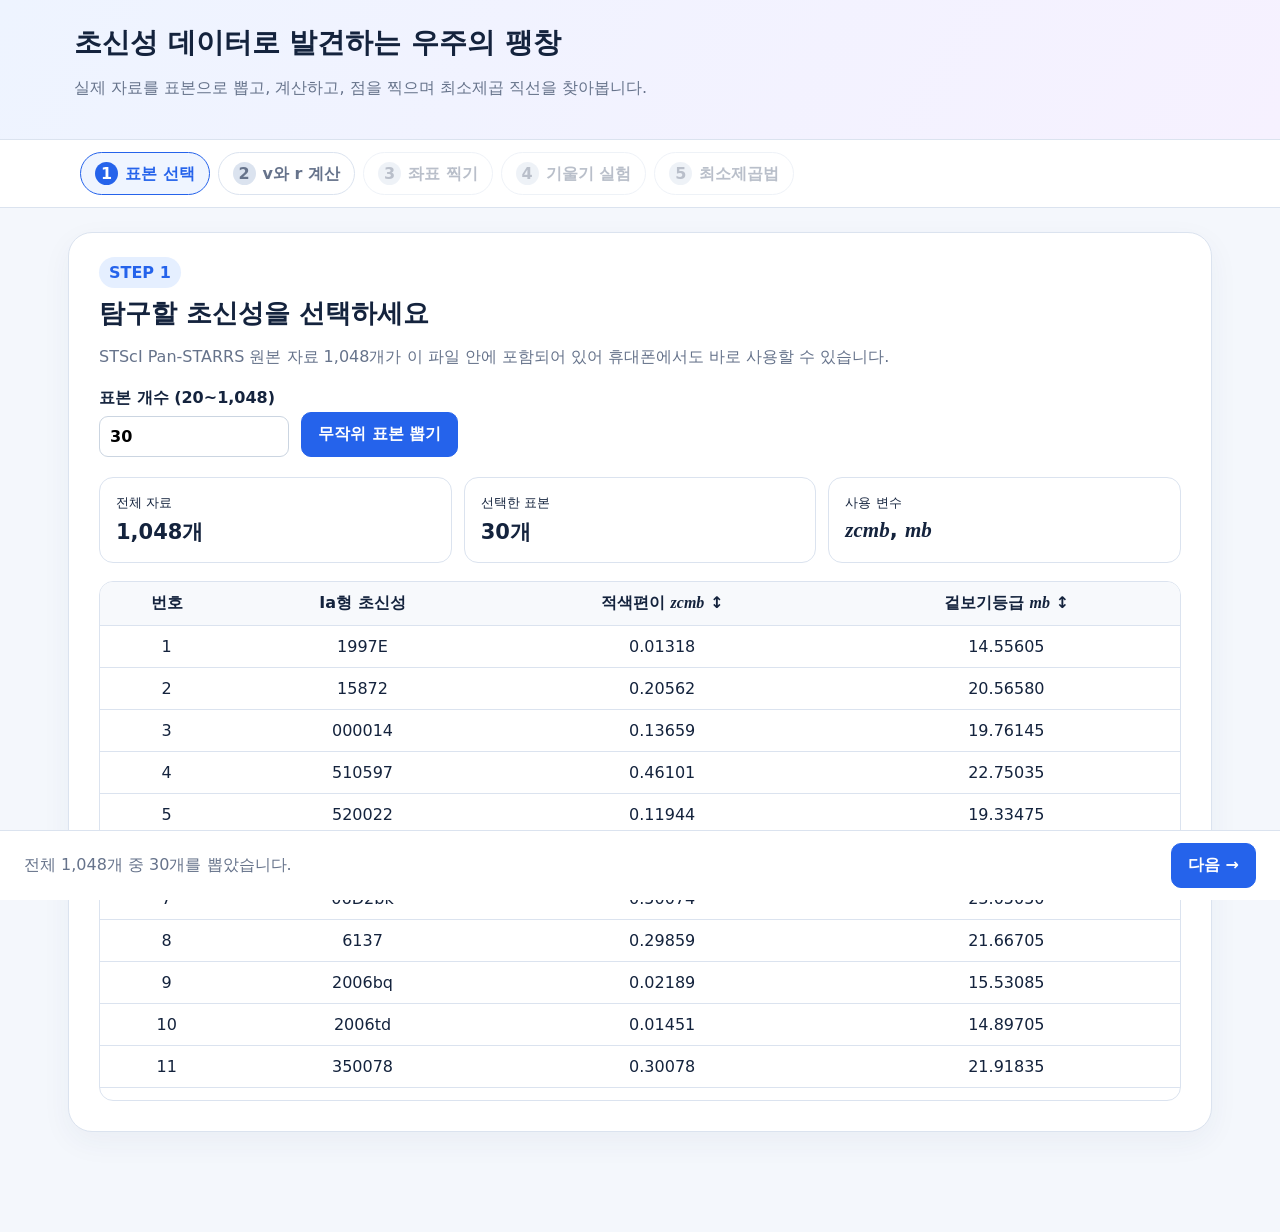
==== commit b38c3791: "Add files via upload" ====
--- a/index.html
+++ b/index.html
@@ -4,13 +4,12 @@
 <main>
 <section class="stage" data-step="1"><span class="tag">STEP 1</span><h2>탐구할 초신성을 선택하세요</h2><p class="lead">STScI Pan-STARRS 원본 자료 1,048개가 이 파일 안에 포함되어 있어 휴대폰에서도 바로 사용할 수 있습니다.</p>
 <div class="controls"><label>표본 개수 (20~1,048)<input id="count" type="number" min="20" max="1048" value="30"></label><button class="primary" id="pick">무작위 표본 뽑기</button></div>
-<div class="stats"><div><small>전체 자료</small><b id="totalCount">1,048개</b></div><div><small>선택한 표본</small><b id="picked">0개</b></div><div><small>사용 변수</small><b><i>z</i><sub>cmb</sub>, <i>m</i><sub>b</sub></b></div></div>
-<div class="tablewrap"><table><thead><tr><th>번호</th><th>Ia형 초신성</th><th><button class="sort" data-key="z">적색편이 <i>z</i><sub>cmb</sub> ↕</button></th><th><button class="sort" data-key="m">겉보기등급 <i>m</i><sub>b</sub> ↕</button></th></tr></thead><tbody id="sampleRows"><tr><td colspan="4">표본을 뽑아 주세요.</td></tr></tbody></table></div></section>
+<div class="stats"><div><small>전체 자료</small><b id="totalCount">1,048개</b></div><div><small>선택한 표본</small><b id="picked">0개</b></div><div><small>사용 변수</small><b><i>zcmb</i>, <i>mb</i></b></div></div>
+<div class="tablewrap"><table><thead><tr><th>번호</th><th>Ia형 초신성</th><th><button class="sort" data-key="z">적색편이 <i>zcmb</i> ↕</button></th><th><button class="sort" data-key="m">겉보기등급 <i>mb</i> ↕</button></th></tr></thead><tbody id="sampleRows"><tr><td colspan="4">표본을 뽑아 주세요.</td></tr></tbody></table></div></section>
 
-<section class="stage" data-step="2" hidden><span class="tag">STEP 2</span><h2>후퇴속도 <i>v</i>와 거리 <i>r</i>을 계산하세요</h2><div class="formula-grid"><div class="formula"><small>후퇴속도</small><i>v</i> = <i>cz</i><br><i>c</i> = 3×10<sup>5</sup> km/s</div><div class="formula"><small>거리</small><i>m</i><sub>b</sub> − 19.3 = 5 log <i>r</i> − 5<br><span class="note">19.3은 절대등급의 크기입니다.</span></div></div>
-<div class="warning"><b>부호 확인</b> 실제 계산에서는 Ia형 초신성의 절대등급이 <i>M</i>=−19.3이므로 거리 지수식 <i>m</i>−<i>M</i>=5log <i>r</i><sub>pc</sub>−5에 대입합니다. 따라서 <i>m</i><sub>b</sub>−(−19.3)=<i>m</i><sub>b</sub>+19.3이며, <i>r</i><sub>Mpc</sub>=10<sup>(<i>m</i><sub>b</sub>−5.7)/5</sup>입니다.</div>
+<section class="stage" data-step="2" hidden><span class="tag">STEP 2</span><h2>후퇴속도 <i>v</i>와 거리 <i>r</i>을 계산하세요</h2><div class="formula-grid"><div class="formula"><small>후퇴속도</small><i>v</i> = <i>c</i> × <i>zcmb</i><br><i>c</i> = 3×10<sup>5</sup> km/s</div><div class="formula"><small>거리</small><i>mb</i> − 19.3 = 5 log <i>r</i> − 5<br><i>r</i> = 10<sup>(<i>mb</i> − 14.3)/5</sup><br><span class="note">19.3은 Ia형 초신성의 절대등급입니다.</span></div></div>
 <details class="source-image"><summary>원리 자료 이미지 보기</summary><img alt="후퇴속도와 거리 계산 원리" src="[data-uri]"></details>
-<div class="tablewrap"><table><thead><tr><th>초신성</th><th><i>z</i><sub>cmb</sub></th><th><i>m</i><sub>b</sub></th><th><i>v</i> (km/s)</th><th><i>r</i> (Mpc)</th><th>확인</th></tr></thead><tbody id="calcRows"></tbody></table></div><div class="controls"><button class="primary" id="checkCalc">계산 확인</button><button id="fillCalc">답 채우기</button><span id="calcMsg"></span></div></section>
+<div class="tablewrap"><table><thead><tr><th>초신성</th><th><i>zcmb</i></th><th><i>mb</i></th><th><i>v</i> (km/s)</th><th><i>r</i> (Mpc)</th><th>확인</th></tr></thead><tbody id="calcRows"></tbody></table></div><div class="controls"><button class="primary" id="checkCalc">계산 확인</button><button id="fillCalc">답 채우기</button><span id="calcMsg"></span></div></section>
 
 <section class="stage" data-step="3" hidden><span class="tag">STEP 3</span><h2>(<i>r</i>, <i>v</i>)점을 좌표평면에 찍으세요</h2><p class="lead">가로축은 거리 <i>r</i>(Mpc), 세로축은 후퇴속도 <i>v</i>(km/s)입니다. 목록에서 점을 선택하거나 한 번에 모두 찍을 수 있습니다.</p><div class="plot-layout"><div class="canvasbox"><canvas id="plot"></canvas></div><aside><small>완료한 점</small><div class="counter"><span id="plotted">0</span> / <span id="plotTotal">0</span></div><button class="primary wide" id="plotAll">모든 점 한 번에 찍기</button><div id="pointList"></div><button class="wide" id="resetPlot">다시 찍기</button></aside></div></section>
 
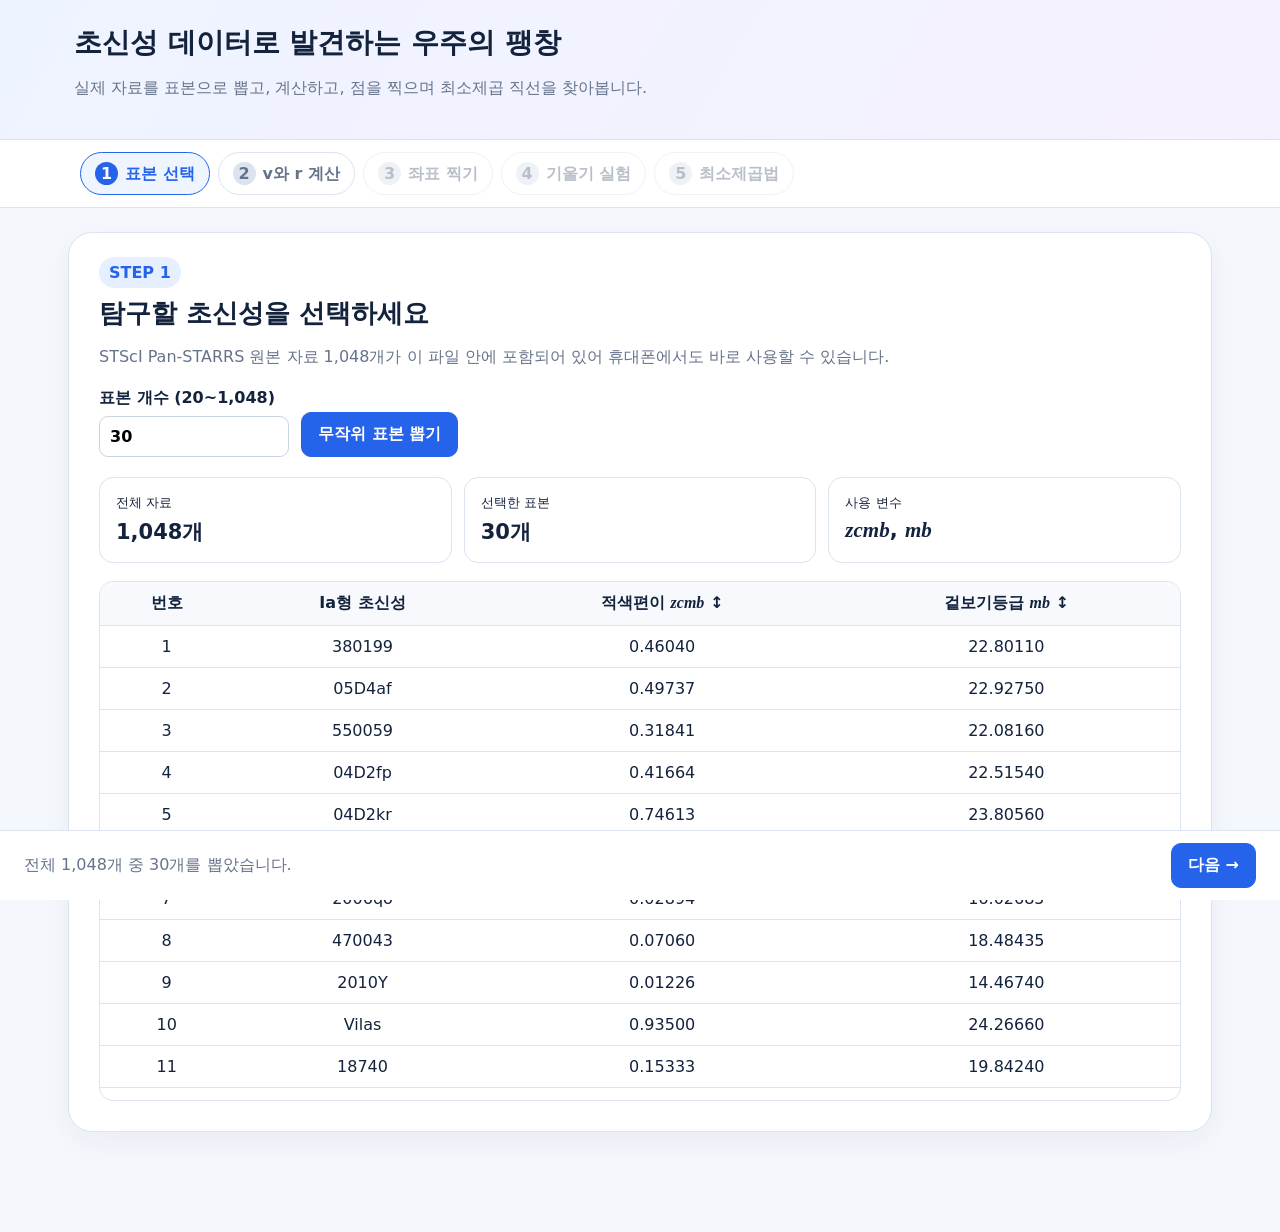
==== commit 2a534178: "Add files via upload" ====
--- a/index.html
+++ b/index.html
@@ -7,8 +7,8 @@
 <div class="stats"><div><small>전체 자료</small><b id="totalCount">1,048개</b></div><div><small>선택한 표본</small><b id="picked">0개</b></div><div><small>사용 변수</small><b><i>zcmb</i>, <i>mb</i></b></div></div>
 <div class="tablewrap"><table><thead><tr><th>번호</th><th>Ia형 초신성</th><th><button class="sort" data-key="z">적색편이 <i>zcmb</i> ↕</button></th><th><button class="sort" data-key="m">겉보기등급 <i>mb</i> ↕</button></th></tr></thead><tbody id="sampleRows"><tr><td colspan="4">표본을 뽑아 주세요.</td></tr></tbody></table></div></section>
 
-<section class="stage" data-step="2" hidden><span class="tag">STEP 2</span><h2>후퇴속도 <i>v</i>와 거리 <i>r</i>을 계산하세요</h2><div class="formula-grid"><div class="formula"><small>후퇴속도</small><i>v</i> = <i>c</i> × <i>zcmb</i><br><i>c</i> = 3×10<sup>5</sup> km/s</div><div class="formula"><small>거리</small><i>mb</i> − 19.3 = 5 log <i>r</i> − 5<br><i>r</i> = 10<sup>(<i>mb</i> − 14.3)/5</sup><br><span class="note">19.3은 Ia형 초신성의 절대등급입니다.</span></div></div>
-<details class="source-image"><summary>원리 자료 이미지 보기</summary><img alt="후퇴속도와 거리 계산 원리" src="[data-uri]"></details>
+<section class="stage" data-step="2" hidden><span class="tag">STEP 2</span><h2>후퇴속도 <i>v</i>와 거리 <i>r</i>을 계산하세요</h2><div class="formula-grid"><div class="formula"><small>후퇴속도</small><i>v</i> = <i>c</i> × <i>zcmb</i><br><i>c</i> = 3×10<sup>5</sup> km/s</div><div class="formula"><small>거리</small><i>mb</i> − (−19.3) = 5 log <i>r</i><sub>pc</sub> − 5<br><i>r</i><sub>Mpc</sub> = 10<sup>(<i>mb</i> − 5.7)/5</sup><br><span class="note">−19.3은 Ia형 초신성의 절대등급입니다.</span></div></div>
+<details class="source-image"><summary>원리 자료 이미지 보기</summary><img alt="후퇴속도와 거리 계산 원리" src="[data-uri]"></details>
 <div class="tablewrap"><table><thead><tr><th>초신성</th><th><i>zcmb</i></th><th><i>mb</i></th><th><i>v</i> (km/s)</th><th><i>r</i> (Mpc)</th><th>확인</th></tr></thead><tbody id="calcRows"></tbody></table></div><div class="controls"><button class="primary" id="checkCalc">계산 확인</button><button id="fillCalc">답 채우기</button><span id="calcMsg"></span></div></section>
 
 <section class="stage" data-step="3" hidden><span class="tag">STEP 3</span><h2>(<i>r</i>, <i>v</i>)점을 좌표평면에 찍으세요</h2><p class="lead">가로축은 거리 <i>r</i>(Mpc), 세로축은 후퇴속도 <i>v</i>(km/s)입니다. 목록에서 점을 선택하거나 한 번에 모두 찍을 수 있습니다.</p><div class="plot-layout"><div class="canvasbox"><canvas id="plot"></canvas></div><aside><small>완료한 점</small><div class="counter"><span id="plotted">0</span> / <span id="plotTotal">0</span></div><button class="primary wide" id="plotAll">모든 점 한 번에 찍기</button><div id="pointList"></div><button class="wide" id="resetPlot">다시 찍기</button></aside></div></section>
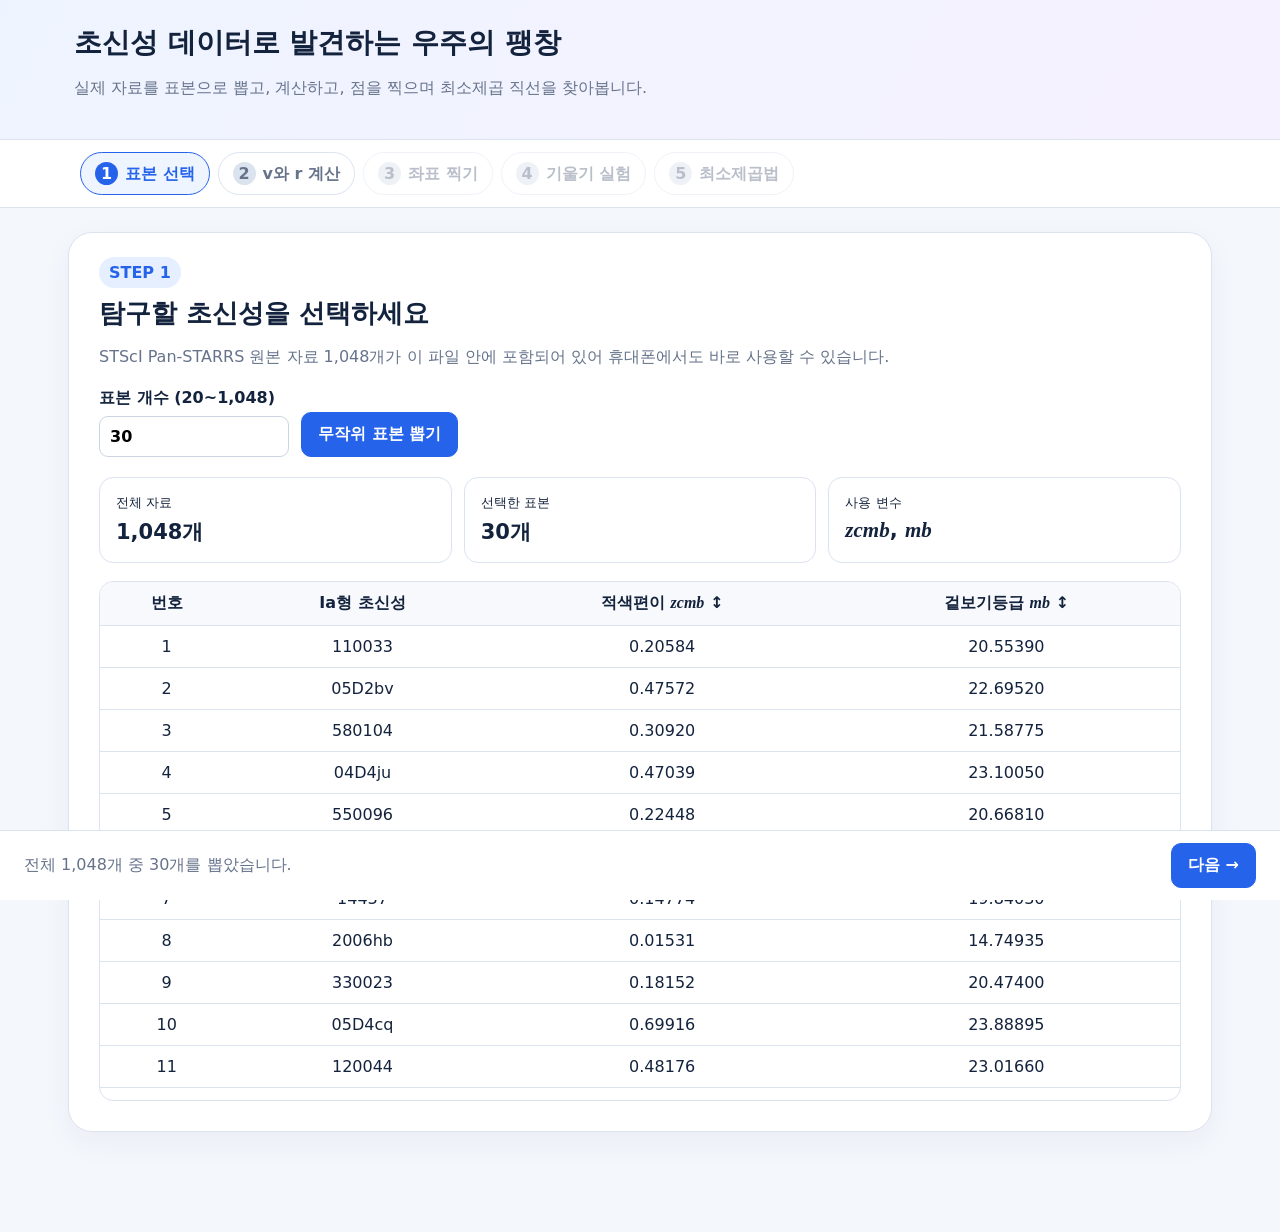
==== commit f3e16825: "Add files via upload" ====
--- a/index.html
+++ b/index.html
@@ -15,7 +15,7 @@
 
 <section class="stage" data-step="4" hidden><span class="tag">STEP 4</span><h2>직선 <i>v</i>=<i>ar</i>의 기울기를 조절하세요</h2><p class="lead">슬라이더를 움직이며 오차제곱합 Σ(<i>ar</i>−<i>v</i>)²이 가장 작아지는 값을 찾으세요. 최솟값을 만드는 <i>a</i>와 차이가 5 이내일 때 다음 단계가 열립니다.</p><div class="plot-layout"><div class="canvasbox"><canvas id="linePlot"></canvas></div><aside><label><b>기울기 <i>a</i> = <span id="aval">70.0</span> km/s/Mpc</b></label><input id="slope" type="range" min="30" max="120" step=".1" value="70"><div class="sse"><small>오차제곱합</small><b id="sse">–</b></div><p id="slopeHint">최소가 되는 지점을 찾아보세요.</p></aside></div></section>
 
-<section class="stage" data-step="5" hidden><span class="tag">STEP 5</span><h2>최소제곱법으로 최적의 <i>a</i>를 구합니다</h2><div class="lesson"><h3>1. 최소제곱법의 생각</h3><p>자료점이 한 직선 위에 정확히 놓이지 않을 때, 각 점의 실제 후퇴속도 <i>v</i><sub>i</sub>와 직선이 예측한 값 <i>ar</i><sub>i</sub>의 차이를 <b>잔차</b>라고 합니다. 잔차를 제곱하여 모두 더한</p><div class="math"><i>S</i>(<i>a</i>) = Σ(<i>ar</i><sub>i</sub> − <i>v</i><sub>i</sub>)²</div><p>가 가장 작아지도록 <i>a</i>를 정하는 방법이 최소제곱법입니다. 제곱하므로 양수와 음수의 잔차가 서로 상쇄되지 않고 큰 오차를 더 크게 반영합니다.</p></div>
-<div class="lesson"><h3>2. 벡터의 내적으로 <i>a</i> 구하기</h3><p>거리와 속도 자료를 <b><i>r</i>⃗=(<i>r</i><sub>1</sub>,…,<i>r</i><sub>n</sub>)</b>, <b><i>v</i>⃗=(<i>v</i><sub>1</sub>,…,<i>v</i><sub>n</sub>)</b>이라 두면, <i>a</i><i>r</i>⃗가 <i>v</i>⃗에 가장 가까워야 합니다. 가장 가까운 점에서는 잔차 벡터가 <i>r</i>⃗에 수직이므로</p><div class="math">(<i>v</i>⃗ − <i>a</i><i>r</i>⃗)·<i>r</i>⃗ = 0<br><i>a</i> = <span class="frac"><span><i>v</i>⃗·<i>r</i>⃗</span><span><i>r</i>⃗·<i>r</i>⃗</span></span> = <span class="frac"><span>Σ<i>r</i><sub>i</sub><i>v</i><sub>i</sub></span><span>Σ<i>r</i><sub>i</sub>²</span></span></div><div class="calculation"><div>Σ<i>r</i><sub>i</sub><i>v</i><sub>i</sub><b id="dotRV">–</b></div><div>Σ<i>r</i><sub>i</sub>²<b id="dotRR">–</b></div><div>최소가 되는 <i>a</i><b id="bestA">–</b></div></div></div>
+<section class="stage" data-step="5" hidden><span class="tag">STEP 5</span><h2>최소제곱법으로 최적의 <i>a</i>를 구합니다</h2><div class="lesson"><h3>1. 최소제곱법의 생각</h3><p>자료점이 한 직선 위에 정확히 놓이지 않을 때, 각 점의 실제 후퇴속도 <i>v</i><sub>i</sub>와 직선이 예측한 값 <i>ar</i><sub>i</sub>의 차이를 <b>편차</b>라고 합니다. 편차를 제곱하여 모두 더한</p><div class="math"><i>S</i>(<i>a</i>) = Σ(<i>ar</i><sub>i</sub> − <i>v</i><sub>i</sub>)²</div><p>가 가장 작아지도록 <i>a</i>를 정하는 방법이 최소제곱법입니다. 제곱하므로 양수와 음수의 편차가 서로 상쇄되지 않고 큰 오차를 더 크게 반영합니다.</p></div>
+<div class="lesson"><h3>2. 벡터의 내적으로 <i>a</i> 구하기</h3><p>거리와 속도 자료를 <b><i>r</i>⃗=(<i>r</i><sub>1</sub>,…,<i>r</i><sub>n</sub>)</b>, <b><i>v</i>⃗=(<i>v</i><sub>1</sub>,…,<i>v</i><sub>n</sub>)</b>이라 두면, <i>a</i><i>r</i>⃗가 <i>v</i>⃗에 가장 가까워야 합니다. 가장 가까운 점에서는 편차 벡터가 <i>r</i>⃗에 수직이므로</p><div class="math">(<i>v</i>⃗ − <i>a</i><i>r</i>⃗)·<i>r</i>⃗ = 0<br><i>a</i> = <span class="frac"><span><i>v</i>⃗·<i>r</i>⃗</span><span><i>r</i>⃗·<i>r</i>⃗</span></span> = <span class="frac"><span>Σ<i>r</i><sub>i</sub><i>v</i><sub>i</sub></span><span>Σ<i>r</i><sub>i</sub>²</span></span></div><div class="calculation"><div>Σ<i>r</i><sub>i</sub><i>v</i><sub>i</sub><b id="dotRV">–</b></div><div>Σ<i>r</i><sub>i</sub>²<b id="dotRR">–</b></div><div>최소가 되는 <i>a</i><b id="bestA">–</b></div></div></div>
 <div class="lesson interpretation"><h3>3. 상수 <i>a</i> 해석하기</h3><p id="interpret"></p><label>거리 1 Mpc가 증가할 때 후퇴속도는 약 <input id="answerA" type="number" step="0.01"> km/s 증가한다.</label><button class="primary" id="checkA">해석 확인</button><span id="answerMsg"></span></div></section>
 </main><footer><button id="prev" hidden>← 이전</button><span id="toast">표본을 뽑으면 다음 단계가 열립니다.</span><button class="primary" id="next" disabled>다음 →</button></footer><script src="script.js"></script></body></html>
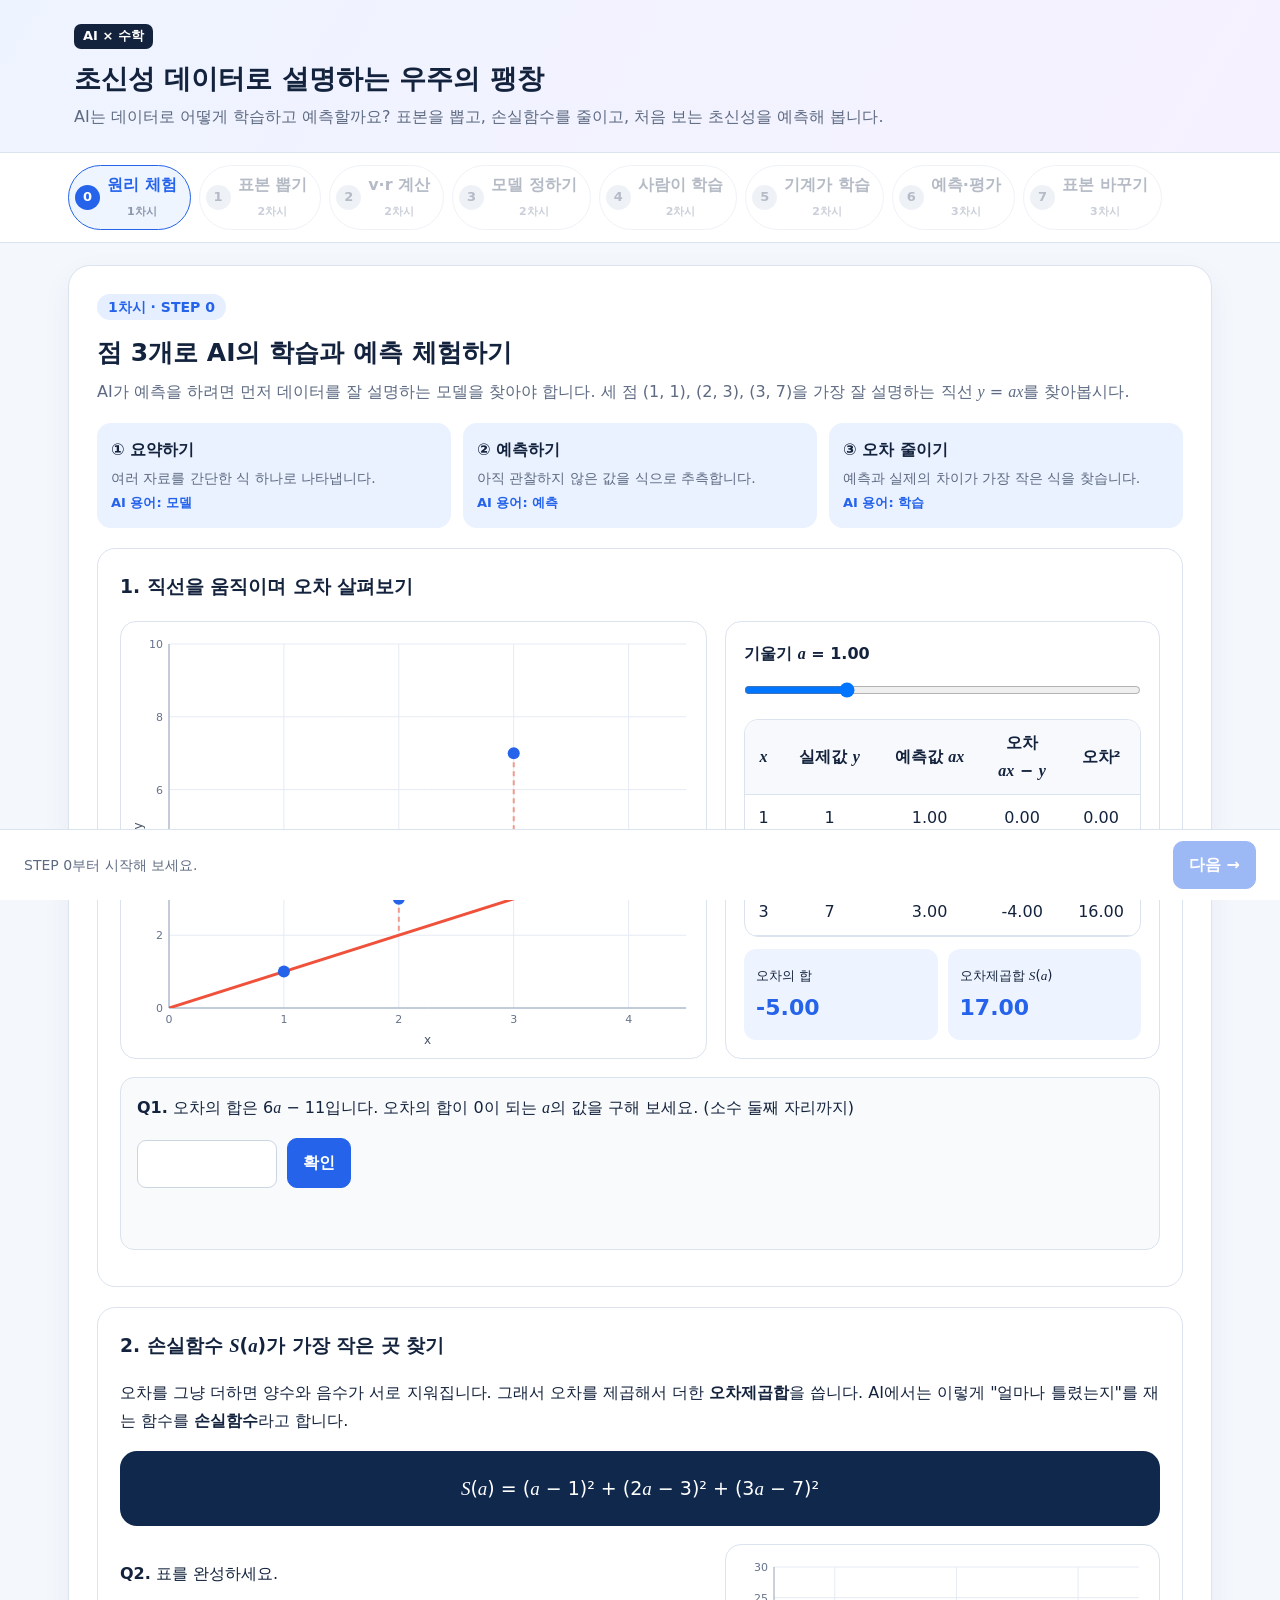
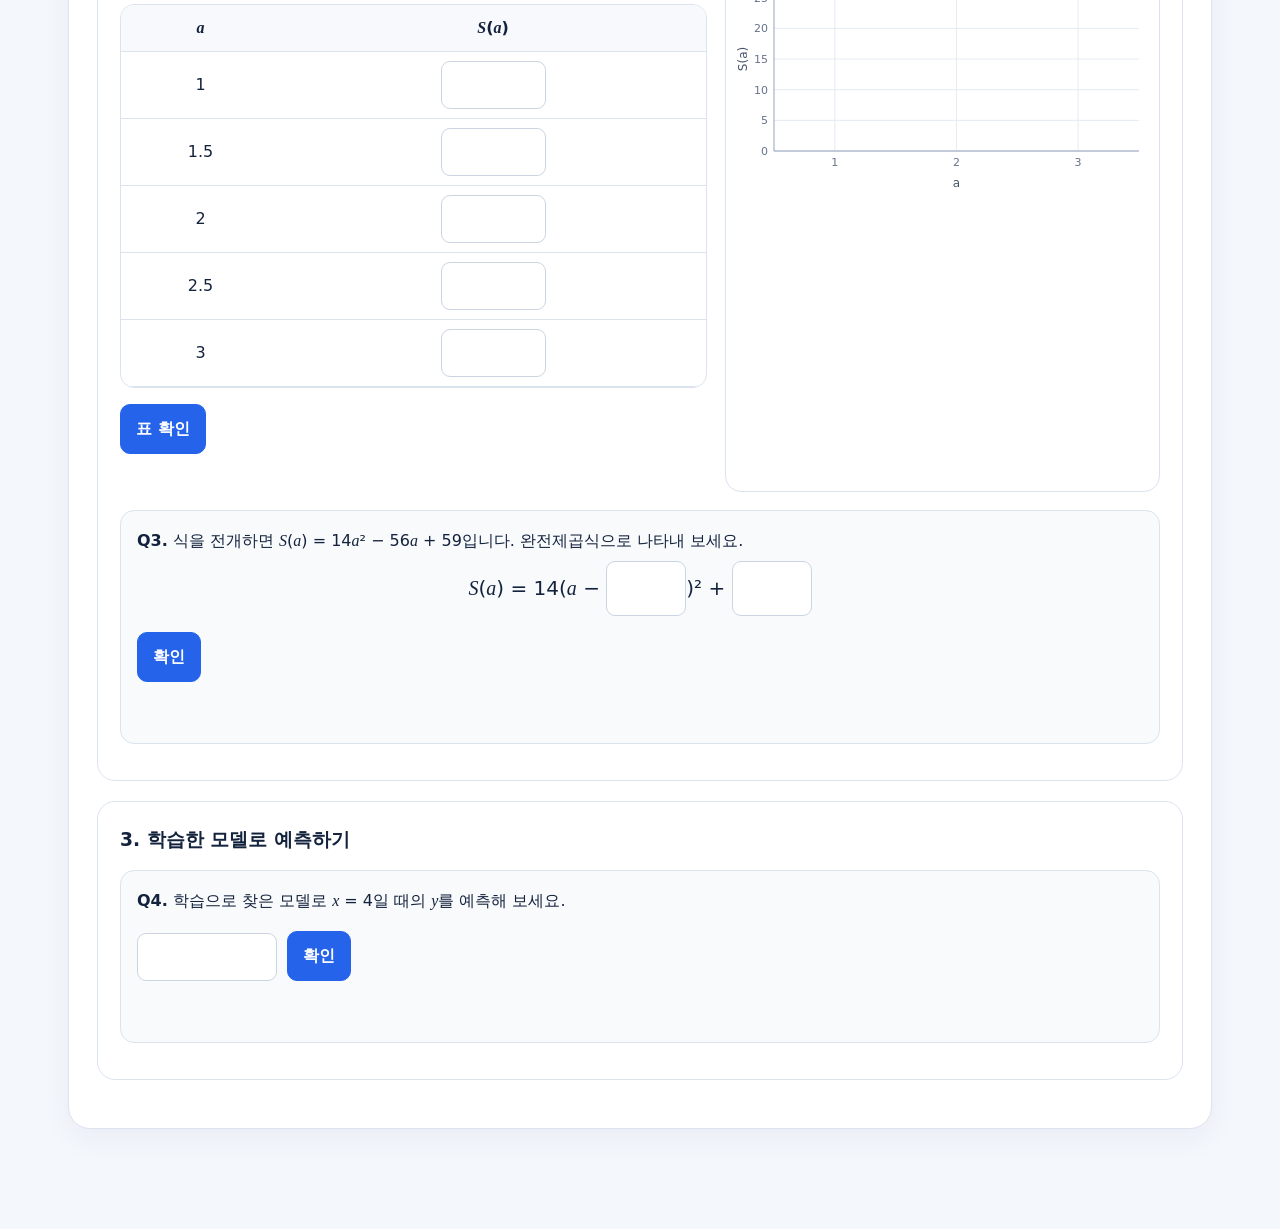
==== commit 6a4832e5: "Add files via upload" ====
--- a/index.html
+++ b/index.html
@@ -1,21 +1,275 @@
-<!doctype html><html lang="ko"><head><meta charset="utf-8"><meta name="viewport" content="width=device-width,initial-scale=1"><title>초신성 데이터로 발견하는 허블 법칙</title><link rel="stylesheet" href="style.css"></head><body>
-<header><div><h1>초신성 데이터로 발견하는 우주의 팽창</h1><p>실제 자료를 표본으로 뽑고, 계산하고, 점을 찍으며 최소제곱 직선을 찾아봅니다.</p></div></header>
-<nav id="tabs"><button data-tab="1" ><b>1</b>표본 선택</button><button data-tab="2" disabled><b>2</b>v와 r 계산</button><button data-tab="3" disabled><b>3</b>좌표 찍기</button><button data-tab="4" disabled><b>4</b>기울기 실험</button><button data-tab="5" disabled><b>5</b>최소제곱법</button></nav>
+<!doctype html>
+<html lang="ko">
+<head>
+<meta charset="utf-8">
+<meta name="viewport" content="width=device-width,initial-scale=1">
+<title>초신성 데이터로 설명하는 우주의 팽창</title>
+<link rel="stylesheet" href="style.css">
+</head>
+<body>
+<header><div><span class="badge">AI × 수학</span><h1>초신성 데이터로 설명하는 우주의 팽창</h1><p>AI는 데이터로 어떻게 학습하고 예측할까요? 표본을 뽑고, 손실함수를 줄이고, 처음 보는 초신성을 예측해 봅니다.</p></div></header>
+<nav id="tabs" aria-label="활동 단계"></nav>
 <main>
-<section class="stage" data-step="1"><span class="tag">STEP 1</span><h2>탐구할 초신성을 선택하세요</h2><p class="lead">STScI Pan-STARRS 원본 자료 1,048개가 이 파일 안에 포함되어 있어 휴대폰에서도 바로 사용할 수 있습니다.</p>
-<div class="controls"><label>표본 개수 (20~1,048)<input id="count" type="number" min="20" max="1048" value="30"></label><button class="primary" id="pick">무작위 표본 뽑기</button></div>
-<div class="stats"><div><small>전체 자료</small><b id="totalCount">1,048개</b></div><div><small>선택한 표본</small><b id="picked">0개</b></div><div><small>사용 변수</small><b><i>zcmb</i>, <i>mb</i></b></div></div>
-<div class="tablewrap"><table><thead><tr><th>번호</th><th>Ia형 초신성</th><th><button class="sort" data-key="z">적색편이 <i>zcmb</i> ↕</button></th><th><button class="sort" data-key="m">겉보기등급 <i>mb</i> ↕</button></th></tr></thead><tbody id="sampleRows"><tr><td colspan="4">표본을 뽑아 주세요.</td></tr></tbody></table></div></section>
-
-<section class="stage" data-step="2" hidden><span class="tag">STEP 2</span><h2>후퇴속도 <i>v</i>와 거리 <i>r</i>을 계산하세요</h2><div class="formula-grid"><div class="formula"><small>후퇴속도</small><i>v</i> = <i>c</i> × <i>zcmb</i><br><i>c</i> = 3×10<sup>5</sup> km/s</div><div class="formula"><small>거리</small><i>mb</i> − (−19.3) = 5 log <i>r</i><sub>pc</sub> − 5<br><i>r</i><sub>Mpc</sub> = 10<sup>(<i>mb</i> − 5.7)/5</sup><br><span class="note">−19.3은 Ia형 초신성의 절대등급입니다.</span></div></div>
-<details class="source-image"><summary>원리 자료 이미지 보기</summary><img alt="후퇴속도와 거리 계산 원리" src="[data-uri]"></details>
-<div class="tablewrap"><table><thead><tr><th>초신성</th><th><i>zcmb</i></th><th><i>mb</i></th><th><i>v</i> (km/s)</th><th><i>r</i> (Mpc)</th><th>확인</th></tr></thead><tbody id="calcRows"></tbody></table></div><div class="controls"><button class="primary" id="checkCalc">계산 확인</button><button id="fillCalc">답 채우기</button><span id="calcMsg"></span></div></section>
-
-<section class="stage" data-step="3" hidden><span class="tag">STEP 3</span><h2>(<i>r</i>, <i>v</i>)점을 좌표평면에 찍으세요</h2><p class="lead">가로축은 거리 <i>r</i>(Mpc), 세로축은 후퇴속도 <i>v</i>(km/s)입니다. 목록에서 점을 선택하거나 한 번에 모두 찍을 수 있습니다.</p><div class="plot-layout"><div class="canvasbox"><canvas id="plot"></canvas></div><aside><small>완료한 점</small><div class="counter"><span id="plotted">0</span> / <span id="plotTotal">0</span></div><button class="primary wide" id="plotAll">모든 점 한 번에 찍기</button><div id="pointList"></div><button class="wide" id="resetPlot">다시 찍기</button></aside></div></section>
-
-<section class="stage" data-step="4" hidden><span class="tag">STEP 4</span><h2>직선 <i>v</i>=<i>ar</i>의 기울기를 조절하세요</h2><p class="lead">슬라이더를 움직이며 오차제곱합 Σ(<i>ar</i>−<i>v</i>)²이 가장 작아지는 값을 찾으세요. 최솟값을 만드는 <i>a</i>와 차이가 5 이내일 때 다음 단계가 열립니다.</p><div class="plot-layout"><div class="canvasbox"><canvas id="linePlot"></canvas></div><aside><label><b>기울기 <i>a</i> = <span id="aval">70.0</span> km/s/Mpc</b></label><input id="slope" type="range" min="30" max="120" step=".1" value="70"><div class="sse"><small>오차제곱합</small><b id="sse">–</b></div><p id="slopeHint">최소가 되는 지점을 찾아보세요.</p></aside></div></section>
-
-<section class="stage" data-step="5" hidden><span class="tag">STEP 5</span><h2>최소제곱법으로 최적의 <i>a</i>를 구합니다</h2><div class="lesson"><h3>1. 최소제곱법의 생각</h3><p>자료점이 한 직선 위에 정확히 놓이지 않을 때, 각 점의 실제 후퇴속도 <i>v</i><sub>i</sub>와 직선이 예측한 값 <i>ar</i><sub>i</sub>의 차이를 <b>편차</b>라고 합니다. 편차를 제곱하여 모두 더한</p><div class="math"><i>S</i>(<i>a</i>) = Σ(<i>ar</i><sub>i</sub> − <i>v</i><sub>i</sub>)²</div><p>가 가장 작아지도록 <i>a</i>를 정하는 방법이 최소제곱법입니다. 제곱하므로 양수와 음수의 편차가 서로 상쇄되지 않고 큰 오차를 더 크게 반영합니다.</p></div>
-<div class="lesson"><h3>2. 벡터의 내적으로 <i>a</i> 구하기</h3><p>거리와 속도 자료를 <b><i>r</i>⃗=(<i>r</i><sub>1</sub>,…,<i>r</i><sub>n</sub>)</b>, <b><i>v</i>⃗=(<i>v</i><sub>1</sub>,…,<i>v</i><sub>n</sub>)</b>이라 두면, <i>a</i><i>r</i>⃗가 <i>v</i>⃗에 가장 가까워야 합니다. 가장 가까운 점에서는 편차 벡터가 <i>r</i>⃗에 수직이므로</p><div class="math">(<i>v</i>⃗ − <i>a</i><i>r</i>⃗)·<i>r</i>⃗ = 0<br><i>a</i> = <span class="frac"><span><i>v</i>⃗·<i>r</i>⃗</span><span><i>r</i>⃗·<i>r</i>⃗</span></span> = <span class="frac"><span>Σ<i>r</i><sub>i</sub><i>v</i><sub>i</sub></span><span>Σ<i>r</i><sub>i</sub>²</span></span></div><div class="calculation"><div>Σ<i>r</i><sub>i</sub><i>v</i><sub>i</sub><b id="dotRV">–</b></div><div>Σ<i>r</i><sub>i</sub>²<b id="dotRR">–</b></div><div>최소가 되는 <i>a</i><b id="bestA">–</b></div></div></div>
-<div class="lesson interpretation"><h3>3. 상수 <i>a</i> 해석하기</h3><p id="interpret"></p><label>거리 1 Mpc가 증가할 때 후퇴속도는 약 <input id="answerA" type="number" step="0.01"> km/s 증가한다.</label><button class="primary" id="checkA">해석 확인</button><span id="answerMsg"></span></div></section>
-</main><footer><button id="prev" hidden>← 이전</button><span id="toast">표본을 뽑으면 다음 단계가 열립니다.</span><button class="primary" id="next" disabled>다음 →</button></footer><script src="script.js"></script></body></html>+
+<!-- STEP 0 -->
+<section class="stage" data-step="0">
+<span class="tag">1차시 · STEP 0</span>
+<h2>점 3개로 AI의 학습과 예측 체험하기</h2>
+<p class="lead">AI가 예측을 하려면 먼저 데이터를 잘 설명하는 모델을 찾아야 합니다. 세 점 (1, 1), (2, 3), (3, 7)을 가장 잘 설명하는 직선 <i>y</i> = <i>ax</i>를 찾아봅시다.</p>
+<div class="uses">
+<div><b>① 요약하기</b><span>여러 자료를 간단한 식 하나로 나타냅니다.</span><em>AI 용어: 모델</em></div>
+<div><b>② 예측하기</b><span>아직 관찰하지 않은 값을 식으로 추측합니다.</span><em>AI 용어: 예측</em></div>
+<div><b>③ 오차 줄이기</b><span>예측과 실제의 차이가 가장 작은 식을 찾습니다.</span><em>AI 용어: 학습</em></div>
+</div>
+
+<div class="lesson">
+<h3>1. 직선을 움직이며 오차 살펴보기</h3>
+<div class="plot-layout">
+<div class="canvasbox"><canvas id="toyPlot" class="tall"></canvas></div>
+<aside>
+<label class="sliderlabel">기울기 <i>a</i> = <b id="toyAval">1.00</b></label>
+<input id="toyA" type="range" min="0" max="4" step="0.05" value="1">
+<div class="tablewrap small"><table><thead><tr><th><i>x</i></th><th>실제값 <i>y</i></th><th>예측값 <i>ax</i></th><th>오차<br><i>ax</i> − <i>y</i></th><th>오차²</th></tr></thead><tbody id="toyRows"></tbody></table></div>
+<div class="sums"><div><small>오차의 합</small><b id="toySum">–</b></div><div><small>오차제곱합 <i>S</i>(<i>a</i>)</small><b id="toySSE">–</b></div></div>
+</aside>
+</div>
+<div class="qbox"><p><b>Q1.</b> 오차의 합은 6<i>a</i> − 11입니다. 오차의 합이 0이 되는 <i>a</i>의 값을 구해 보세요. (소수 둘째 자리까지)</p>
+<div class="controls"><input id="toyZero" type="number" step="0.01" inputmode="decimal" aria-label="오차의 합이 0이 되는 a"><button class="primary" id="toyZeroCheck">확인</button><button class="teacher-only" id="toyFill">정답 채우기(교사용)</button></div><p class="msg" id="toyZeroMsg"></p></div>
+</div>
+
+<div class="lesson">
+<h3>2. 손실함수 <i>S</i>(<i>a</i>)가 가장 작은 곳 찾기</h3>
+<p>오차를 그냥 더하면 양수와 음수가 서로 지워집니다. 그래서 오차를 제곱해서 더한 <b>오차제곱합</b>을 씁니다. AI에서는 이렇게 "얼마나 틀렸는지"를 재는 함수를 <b>손실함수</b>라고 합니다.</p>
+<div class="math"><i>S</i>(<i>a</i>) = (<i>a</i> − 1)² + (2<i>a</i> − 3)² + (3<i>a</i> − 7)²</div>
+<div class="plot-layout">
+<div><p><b>Q2.</b> 표를 완성하세요.</p>
+<div class="tablewrap small"><table><thead><tr><th><i>a</i></th><th><i>S</i>(<i>a</i>)</th></tr></thead><tbody id="toyLossRows"></tbody></table></div>
+<div class="controls"><button class="primary" id="toyTableCheck">표 확인</button></div><p class="msg" id="toyTableMsg"></p></div>
+<div class="canvasbox"><canvas id="toyLoss" class="short"></canvas></div>
+</div>
+<div class="qbox"><p><b>Q3.</b> 식을 전개하면 <i>S</i>(<i>a</i>) = 14<i>a</i>² − 56<i>a</i> + 59입니다. 완전제곱식으로 나타내 보세요.</p>
+<p class="square"><i>S</i>(<i>a</i>) = 14(<i>a</i> − <input id="sqA" type="number" step="any" aria-label="꼭짓점의 a 좌표">)² + <input id="sqB" type="number" step="any" aria-label="최솟값"></p>
+<div class="controls"><button class="primary" id="sqCheck">확인</button></div><p class="msg" id="sqMsg"></p></div>
+</div>
+
+<div class="lesson">
+<h3>3. 학습한 모델로 예측하기</h3>
+<div class="qbox"><p><b>Q4.</b> 학습으로 찾은 모델로 <i>x</i> = 4일 때의 <i>y</i>를 예측해 보세요.</p>
+<div class="controls"><input id="toyPred" type="number" step="any" aria-label="x가 4일 때 예측값"><button class="primary" id="toyPredCheck">확인</button></div><p class="msg" id="toyPredMsg"></p></div>
+<div class="terms" id="toyTerms" hidden>
+<h4>방금 한 일을 AI 용어로 바꾸면</h4>
+<table><tbody>
+<tr><td>모델</td><td>자료를 설명하는 식 <i>y</i> = <i>ax</i></td></tr>
+<tr><td>매개변수</td><td>데이터로부터 정해야 하는 값 <i>a</i></td></tr>
+<tr><td>손실함수</td><td>얼마나 틀렸는지 재는 함수 <i>S</i>(<i>a</i>)</td></tr>
+<tr><td>학습</td><td>손실함수가 가장 작아지는 <i>a</i> = 2 찾기</td></tr>
+<tr><td>예측</td><td>학습한 모델로 <i>x</i> = 4일 때 <i>y</i> = 8 계산하기</td></tr>
+</tbody></table>
+<p>다음 차시에는 같은 과정을 실제 초신성 관측 자료로 해 봅니다.</p>
+</div>
+</div>
+</section>
+
+<!-- STEP 1 -->
+<section class="stage" data-step="1" hidden>
+<span class="tag">2차시 · STEP 1</span>
+<h2>탐구할 초신성 표본을 뽑으세요</h2>
+<p class="lead">Ia형 초신성 1,048개의 관측 자료(Pantheon 표본)가 이 파일 안에 들어 있어 휴대폰에서도 바로 쓸 수 있습니다.</p>
+<div class="chips"><details><summary>학습 데이터</summary>모델이 매개변수를 정할 때 쓰는 자료</details><details><summary>검증 데이터</summary>학습에 쓰지 않고 남겨 두었다가 예측 실력을 평가할 때 쓰는 자료</details></div>
+<div class="qbox"><p><b>먼저 예상해 보세요.</b> 지구에서 멀리 있는 초신성일수록 멀어지는 속도(후퇴속도)는 어떻게 될까요?</p>
+<div class="radios" id="guessBox"><label><input type="radio" name="guess" value="inc"> 커진다</label><label><input type="radio" name="guess" value="dec"> 작아진다</label><label><input type="radio" name="guess" value="none"> 관계없다</label></div></div>
+<div class="controls">
+<label>자료 범위<select id="range"><option value="near">가까운 초신성 (z &lt; 0.1)</option><option value="all">전체 초신성</option></select></label>
+<label><span id="countLabel">표본 개수</span><input id="count" type="number" min="20" value="30"></label>
+<button class="primary" id="pick">무작위 표본 뽑기</button>
+</div>
+<p class="note">뽑은 표본의 80%는 <b>학습용</b>, 20%는 <b>검증용</b>으로 자동으로 나뉩니다. 검증용 자료는 학습하는 동안 쓰지 않고 남겨 두었다가 STEP 6에서 모델의 예측 실력을 평가할 때 씁니다.</p>
+<div class="stats" id="sampleStats">
+<div><small>선택한 표본</small><b id="stN">–</b></div>
+<div><small>적색편이 <i>zcmb</i>의 범위 · 평균</small><b id="stZ">–</b></div>
+<div><small>가장 밝은 초신성 (<i>mb</i> 최소)</small><b id="stBright">–</b></div>
+<div><small>가장 큰 <i>zcmb</i></small><b id="stFar">–</b></div>
+</div>
+<div class="tablewrap"><table><thead><tr><th>번호</th><th>Ia형 초신성</th><th><button class="sort" data-key="z">적색편이 <i>zcmb</i> <span>↕</span></button></th><th><button class="sort" data-key="m">겉보기등급 <i>mb</i> <span>↕</span></button></th><th>용도</th></tr></thead><tbody id="sampleRows"><tr><td colspan="5">예상을 고른 뒤 표본을 뽑아 주세요.</td></tr></tbody></table></div>
+</section>
+
+<!-- STEP 2 -->
+<section class="stage" data-step="2" hidden>
+<span class="tag">2차시 · STEP 2</span>
+<h2>후퇴속도 <i>v</i>와 거리 <i>r</i>을 계산하세요</h2>
+<p class="lead">관측값 <i>zcmb</i>와 <i>mb</i>를 AI가 다룰 수 있는 수치(특성)로 바꾸는 단계입니다.</p>
+<div class="formula-grid">
+<div class="formula"><small>후퇴속도</small><i>v</i> = <i>c</i> × <i>zcmb</i><br><span class="note"><i>c</i> = 3 × 10<sup>5</sup> km/s</span></div>
+<div class="formula"><small>거리</small><i>r</i> = 10<sup>(<i>mb</i> − 5.7)/5</sup> (Mpc)<br><span class="note">Ia형 초신성의 절대등급을 −19.3으로 가정한 식</span></div>
+</div>
+<details class="source"><summary>수식 보기: 거리 공식은 어떻게 나왔을까? (심화 · 상용로그)</summary>
+<p>겉보기등급 <i>m</i>, 절대등급 <i>M</i>, 거리 <i>d</i>(pc) 사이에는 <i>m</i> − <i>M</i> = 5 log <i>d</i> − 5가 성립합니다. <i>M</i> = −19.3을 넣으면</p>
+<p class="center"><i>mb</i> + 19.3 = 5 log <i>d</i> − 5 → log <i>d</i> = (<i>mb</i> + 24.3)/5</p>
+<p>1 Mpc = 10<sup>6</sup> pc이므로 log <i>r</i> = (<i>mb</i> + 24.3)/5 − 6 = (<i>mb</i> − 5.7)/5, 즉 <i>r</i> = 10<sup>(<i>mb</i> − 5.7)/5</sup>입니다.</p>
+<p class="note">상용로그는 고등학교 2학년 대수 내용이므로 평가 대상에서 제외합니다.</p>
+</details>
+<details class="source"><summary>유의할 점: <i>v</i> = <i>cz</i>는 어디까지 맞을까?</summary>
+<p><i>v</i> = <i>cz</i>는 적색편이가 작을 때(대략 <i>z</i> &lt; 0.1)만 잘 맞는 근사식입니다. 먼 은하의 적색편이는 우주 공간의 팽창으로 생기기 때문에, <i>z</i>가 큰 자료에 이 식을 그대로 쓰면 속도가 지나치게 크게 계산됩니다. <i>z</i> &gt; 1이면 빛의 속도보다 큰 값이 나오기도 합니다.</p>
+</details>
+<div class="tablewrap"><table><thead><tr><th>초신성</th><th>용도</th><th><i>zcmb</i></th><th><i>mb</i></th><th><i>v</i> (km/s)</th><th><i>r</i> (Mpc)</th><th>확인</th></tr></thead><tbody id="calcRows"></tbody></table></div>
+<div class="controls"><button class="primary" id="checkCalc">계산 확인</button><button id="fillCalc">모두 계산하기</button><span id="calcMsg" class="msg"></span></div>
+</section>
+
+<!-- STEP 3 -->
+<section class="stage" data-step="3" hidden>
+<span class="tag">2차시 · STEP 3</span>
+<h2>점을 찍고 모델을 정하세요</h2>
+<p class="lead">학습용 초신성의 (<i>r</i>, <i>v</i>)를 좌표평면에 찍어 경향을 관찰합니다. 가로축은 거리 <i>r</i>(Mpc), 세로축은 후퇴속도 <i>v</i>(km/s)입니다.</p>
+<div class="chips"><details><summary>모델</summary>자료 사이의 관계를 나타내는 식</details><details><summary>매개변수</summary>모델 안에서 데이터로부터 정해야 하는 값</details></div>
+<div class="plot-layout">
+<div class="canvasbox"><canvas id="plot" class="tall"></canvas></div>
+<aside><small>찍은 점 (학습용)</small><div class="counter"><span id="plotted">0</span> / <span id="plotTotal">0</span></div><button class="primary wide" id="plotAll">모든 점 한 번에 찍기</button><div id="pointList"></div><button class="wide" id="resetPlot">다시 찍기</button></aside>
+</div>
+<div class="lesson" id="modelCard" hidden>
+<h3>관찰하고 모델 정하기</h3>
+<div class="qbox"><p><b>Q1.</b> 점들의 경향으로 알맞은 것은?</p>
+<div class="radios"><label><input type="radio" name="trend" value="inc"> 거리가 멀수록 후퇴속도가 커진다</label><label><input type="radio" name="trend" value="dec"> 거리가 멀수록 후퇴속도가 작아진다</label><label><input type="radio" name="trend" value="none"> 거리와 후퇴속도는 관계없다</label></div>
+<div class="controls"><button class="primary" id="trendCheck">확인</button></div><p class="msg" id="trendMsg"></p></div>
+<div class="qbox"><p><b>Q2.</b> 직선의 식은 보통 <i>y</i> = <i>mx</i> + <i>b</i>로 씁니다. 우리는 절편 <i>b</i>를 빼고 <i>v</i> = <i>ar</i>로 두려고 합니다. 그 이유로 가장 알맞은 것은?</p>
+<div class="radios"><label><input type="radio" name="model" value="origin"> 거리가 0이면 후퇴속도도 0이어야 하므로</label><label><input type="radio" name="model" value="easy"> 절편이 있으면 계산할 수 없으므로</label><label><input type="radio" name="model" value="few"> 자료의 개수가 적으므로</label></div>
+<div class="controls"><button class="primary" id="modelCheck">확인</button></div><p class="msg" id="modelMsg"></p></div>
+</div>
+</section>
+
+<!-- STEP 4 -->
+<section class="stage" data-step="4" hidden>
+<span class="tag">2차시 · STEP 4</span>
+<h2>사람이 학습하기: 손실함수가 가장 작은 <i>a</i> 찾기</h2>
+<p class="lead">모델 <i>v</i> = <i>ar</i>의 기울기 <i>a</i>를 움직이며 손실함수 <i>S</i>(<i>a</i>) = Σ(<i>ar</i><sub>i</sub> − <i>v</i><sub>i</sub>)²이 가장 작아지는 값을 찾아 저장하세요.</p>
+<div class="chips"><details><summary>손실함수</summary>모델의 예측이 실제와 얼마나 다른지 재는 함수. 여기서는 오차제곱합</details></div>
+<div class="plot-layout">
+<div class="canvasbox"><canvas id="linePlot" class="tall"></canvas></div>
+<aside>
+<label class="sliderlabel">기울기 <i>a</i> = <b id="aval">–</b> km/s/Mpc</label>
+<input id="slope" type="range" min="0" max="150" step="0.1" value="20">
+<div class="sse"><small>손실함수 <i>S</i>(<i>a</i>)</small><b id="sse">–</b></div>
+<div class="canvasbox inner"><canvas id="lossPlot" class="short"></canvas></div>
+<button class="primary wide" id="saveGuess">이 값을 내 추정값으로 저장</button>
+<button class="wide teacher-only" id="bestGuess">최솟값으로 이동(교사용)</button>
+<p class="msg" id="guessMsg"></p>
+</aside>
+</div>
+</section>
+
+<!-- STEP 5 -->
+<section class="stage" data-step="5" hidden>
+<span class="tag">2차시 · STEP 5</span>
+<h2>기계가 학습하기: 규칙으로 <i>a</i>를 고쳐 나가기</h2>
+<p class="lead">이번에는 컴퓨터가 정해진 규칙에 따라 <i>a</i>를 스스로 고쳐 나갑니다. 컴퓨터는 그래프 전체를 보지 못하고, 지금 위치 주변의 손실만 계산할 수 있습니다.</p>
+<div class="chips"><details><summary>학습(최적화)</summary>손실함수가 작아지는 방향으로 매개변수를 반복해서 고쳐 나가는 과정</details></div>
+<div class="rule"><b>컴퓨터의 학습 규칙</b><ol><li>시작값 <i>a</i>와 이동 폭 <i>h</i>를 정한다.</li><li><i>S</i>(<i>a</i> − <i>h</i>), <i>S</i>(<i>a</i>), <i>S</i>(<i>a</i> + <i>h</i>)를 계산한다.</li><li>세 값 중 가장 작은 쪽으로 <i>a</i>를 옮긴다.</li><li>지금 자리가 가장 작으면 이동 폭 <i>h</i>를 절반으로 줄인다.</li><li><i>h</i>가 0.01보다 작아지면 멈춘다.</li></ol></div>
+<div class="controls">
+<label>시작값 <i>a</i><input id="gdStart" type="number" step="1" value="20"></label>
+<label>이동 폭 <i>h</i><input id="gdH" type="number" step="1" value="10"></label>
+<button id="gdReset">처음부터</button><button id="gdStep">한 단계 진행</button><button class="primary" id="gdRun">끝까지 진행</button>
+</div>
+<div class="plot-layout">
+<div class="canvasbox"><canvas id="gdPlot" class="tall"></canvas></div>
+<aside>
+<div class="stats one"><div><small>반복 횟수</small><b id="gdIter">0</b></div><div><small>현재 <i>a</i></small><b id="gdA">–</b></div><div><small>이동 폭 <i>h</i></small><b id="gdHval">–</b></div><div><small>현재 <i>S</i>(<i>a</i>)</small><b id="gdS">–</b></div></div>
+<p class="msg" id="gdMsg">‘한 단계 진행’을 눌러 보세요.</p>
+</aside>
+</div>
+<div class="tablewrap log"><table><thead><tr><th>반복</th><th><i>a</i></th><th><i>h</i></th><th><i>S</i>(<i>a</i> − <i>h</i>)</th><th><i>S</i>(<i>a</i>)</th><th><i>S</i>(<i>a</i> + <i>h</i>)</th><th>결정</th></tr></thead><tbody id="gdRows"></tbody></table></div>
+
+<div id="compareCard" hidden>
+<div class="lesson">
+<h3>세 가지 방법으로 구한 <i>a</i> 비교</h3>
+<div class="calculation"><div>내가 찾은 <i>a</i> (STEP 4)<b id="cmpMine">–</b></div><div>기계가 찾은 <i>a</i><b id="cmpGd">–</b></div><div>수학으로 구한 <i>a</i><b id="cmpFormula">–</b></div></div>
+<h4>수학으로 확인하기: 이차함수의 최솟값</h4>
+<p><i>S</i>(<i>a</i>) = Σ(<i>ar</i><sub>i</sub> − <i>v</i><sub>i</sub>)²을 전개하면 <i>a</i>에 대한 이차함수입니다.</p>
+<div class="math"><i>S</i>(<i>a</i>) = (Σ<i>r</i><sub>i</sub>²)<i>a</i>² − 2(Σ<i>r</i><sub>i</sub><i>v</i><sub>i</sub>)<i>a</i> + Σ<i>v</i><sub>i</sub>²<br>→ <i>a</i> = <span class="frac"><span>Σ<i>r</i><sub>i</sub><i>v</i><sub>i</sub></span><span>Σ<i>r</i><sub>i</sub>²</span></span>일 때 최소</div>
+<p>1차시의 14(<i>a</i> − 2)² + 3과 같은 원리입니다. 학습용 자료로 계산하면</p>
+<div class="calculation"><div>Σ<i>r</i><sub>i</sub><i>v</i><sub>i</sub><b id="dotRV">–</b></div><div>Σ<i>r</i><sub>i</sub>²<b id="dotRR">–</b></div><div><i>a</i> = Σ<i>r</i><sub>i</sub><i>v</i><sub>i</sub> ÷ Σ<i>r</i><sub>i</sub>²<b id="bestA">–</b></div></div>
+<details class="source"><summary>심화: 벡터의 내적과 정사영으로 구하기 (고급대수)</summary>
+<p>거리와 속도 자료를 벡터 <b><i>r</i>⃗ = (<i>r</i><sub>1</sub>, …, <i>r</i><sub>n</sub>)</b>, <b><i>v</i>⃗ = (<i>v</i><sub>1</sub>, …, <i>v</i><sub>n</sub>)</b>으로 두면 <i>S</i>(<i>a</i>) = |<i>a</i><i>r</i>⃗ − <i>v</i>⃗|²입니다. <i>a</i><i>r</i>⃗가 <i>v</i>⃗에 가장 가까울 때 오차 벡터는 <i>r</i>⃗에 수직이므로</p>
+<p class="center">(<i>v</i>⃗ − <i>a</i><i>r</i>⃗) · <i>r</i>⃗ = 0 → <i>a</i> = (<i>v</i>⃗ · <i>r</i>⃗) ÷ (<i>r</i>⃗ · <i>r</i>⃗)</p>
+<p class="note">교육과정 범위 밖의 내용이므로 평가 대상에서 제외합니다.</p>
+</details>
+</div>
+<div class="lesson">
+<h3>기울기 <i>a</i> 해석하기</h3>
+<div class="qbox"><p>거리가 1 Mpc 멀어질 때 후퇴속도는 약 몇 km/s 커질까요? (소수 첫째 자리까지)</p>
+<div class="controls"><input id="answerA" type="number" step="0.1" aria-label="1 Mpc당 후퇴속도 증가량"><span>km/s</span><button class="primary" id="checkA">확인</button><button class="teacher-only" id="fillA">정답 채우기(교사용)</button></div><p class="msg" id="answerMsg"></p></div>
+<div class="terms" id="hubbleNote" hidden></div>
+</div>
+</div>
+</section>
+
+<!-- STEP 6 -->
+<section class="stage" data-step="6" hidden>
+<span class="tag">3차시 · STEP 6</span>
+<h2>학습한 모델로 예측하고 평가하기</h2>
+<p class="lead">학습에 쓰지 않고 남겨 두었던 <b>검증용 초신성</b>으로 모델의 예측 실력을 평가합니다. 모델: <b id="modelEq">–</b></p>
+<div class="chips"><details><summary>예측</summary>학습한 모델에 새로운 입력을 넣어 결과를 계산하는 것</details><details><summary>일반화</summary>학습에 쓰지 않은 새로운 자료에서도 모델이 잘 맞는 정도</details></div>
+<div class="lesson">
+<h3>1. 검증용 초신성 하나 예측하기</h3>
+<div class="qbox"><p id="pred1Q">–</p>
+<div class="controls"><input id="pred1" type="number" step="any" aria-label="예측한 후퇴속도"><span>km/s</span><button class="primary" id="pred1Check">확인</button></div><p class="msg" id="pred1Msg"></p></div>
+</div>
+<div class="lesson" id="testResults" hidden>
+<h3>2. 검증용 초신성 전체 평가</h3>
+<div class="plot-layout">
+<div class="canvasbox"><canvas id="testPlot" class="tall"></canvas><p class="legend"><span class="dot train"></span>학습용 <span class="dot test"></span>검증용 <span class="lineKey"></span>모델 <i>v</i> = <i>ar</i></p></div>
+<aside>
+<div class="stats one"><div><small>학습용 자료의 평균 오차</small><b id="maeTrain">–</b></div><div><small>검증용 자료의 평균 오차</small><b id="maeTest">–</b></div></div>
+<p class="note">평균 오차는 |예측값 − 실제값|의 평균이고, 괄호 안은 실제값에 대한 비율입니다.</p>
+<div class="qbox"><p>학습에 쓰지 않은 검증용 자료에서도 모델이 비슷하게 맞았나요? 그렇게 판단한 이유는?</p><textarea id="note6" rows="3" placeholder="관찰한 결과와 이유를 써 보세요."></textarea></div>
+</aside>
+</div>
+<div class="tablewrap"><table><thead><tr><th>검증용 초신성</th><th><i>r</i> (Mpc)</th><th>실제 <i>v</i></th><th>예측 <i>v</i> = <i>ar</i></th><th>오차</th></tr></thead><tbody id="testRows"></tbody></table></div>
+</div>
+<div class="lesson">
+<h3>3. 거리를 모르는 은하의 거리 예측하기</h3>
+<p>천문학자들은 허블 법칙을 이용해, 적색편이만 측정한 은하까지의 거리를 추정합니다. <i>v</i> = <i>cz</i>로 속도를 구한 뒤 <i>r</i> = <i>v</i> ÷ <i>a</i>로 계산합니다.</p>
+<div class="controls"><label>적색편이 <i>z</i><input id="newZ" type="number" step="0.005" min="0" max="0.1" value="0.03"></label><div class="calcout" id="newOut">–</div></div>
+<div class="qbox"><p><b>Q.</b> 적색편이가 <i>z</i> = 0.02인 은하까지의 거리는 약 몇 Mpc일까요? (정수로)</p>
+<div class="controls"><input id="pred2" type="number" step="any" aria-label="예측한 거리"><span>Mpc</span><button class="primary" id="pred2Check">확인</button><button class="teacher-only" id="fill6">정답 채우기(교사용)</button></div><p class="msg" id="pred2Msg"></p></div>
+</div>
+</section>
+
+<!-- STEP 7 -->
+<section class="stage" data-step="7" hidden>
+<span class="tag">3차시 · STEP 7</span>
+<h2>표본을 바꾸면 모델도 바뀔까?</h2>
+<p class="lead">AI 모델은 어떤 데이터로 학습했는지에 따라 달라집니다. 조건을 바꿔 여러 번 학습시키고 결과를 기록해 봅시다. 여기서는 컴퓨터가 계산과 학습을 한 번에 처리합니다.</p>
+<div class="chips"><details><summary>데이터 편향</summary>학습 데이터가 한쪽으로 치우쳐 모델이 다른 상황에서 잘 맞지 않게 되는 것</details></div>
+<div class="rule"><b>실험해 보기</b><ol><li>같은 조건으로 세 번 학습시키면 <i>a</i>는 얼마나 달라질까?</li><li>표본 수를 20개와 150개로 바꾸면 <i>a</i>의 흔들림은 어떻게 달라질까?</li><li>가까운 초신성, 전체, 먼 초신성으로 학습시키면 <i>a</i>는 어떻게 달라질까?</li></ol></div>
+<div class="controls">
+<label>자료 범위<select id="expRange"><option value="near">가까운 초신성 (z &lt; 0.1)</option><option value="all">전체 초신성</option><option value="far">먼 초신성 (z ≥ 0.3)</option></select></label>
+<label>표본 개수<input id="expCount" type="number" min="20" value="30"></label>
+<button class="primary" id="expRun">새 표본으로 학습하기</button>
+</div>
+<div class="canvasbox"><canvas id="histPlot" class="short"></canvas></div>
+<div class="tablewrap log"><table><thead><tr><th>회차</th><th>자료 범위</th><th>표본 수</th><th>최대 <i>z</i></th><th>학습한 <i>a</i></th><th>검증 평균 오차</th></tr></thead><tbody id="histRows"></tbody></table></div>
+<div class="lesson">
+<h3>전체 자료로 보는 직선 모델의 한계</h3>
+<p>초신성 1,048개를 모두 찍고, 가까운 초신성으로 학습한 모델과 전체로 학습한 모델을 함께 그렸습니다.</p>
+<div class="canvasbox"><canvas id="allPlot" class="tall"></canvas><p class="legend"><span class="dot all"></span>초신성 1,048개 <span class="lineKey near"></span>가까운 초신성으로 학습 <span class="lineKey wide"></span>전체로 학습 <span class="lineKey light"></span>빛의 속도</p></div>
+<div class="warning" id="limitText"></div>
+</div>
+<div class="lesson">
+<h3>AI 원리로 돌아가기</h3>
+<div class="tablewrap"><table class="map"><thead><tr><th>우리가 한 일</th><th>AI 용어</th><th>실제 AI와 다른 점</th></tr></thead><tbody>
+<tr><td>표본을 학습용과 검증용으로 나눔</td><td>학습 데이터, 검증 데이터</td><td>실제로는 훨씬 많은 자료를 씀</td></tr>
+<tr><td>관계를 <i>v</i> = <i>ar</i>로 정함</td><td>모델, 매개변수</td><td>실제 모델은 매개변수가 수백만 개 이상</td></tr>
+<tr><td>오차제곱합 <i>S</i>(<i>a</i>)를 정의함</td><td>손실함수</td><td>문제에 따라 다른 손실함수도 씀</td></tr>
+<tr><td>양옆을 비교하며 <i>a</i>를 고침</td><td>학습(최적화)</td><td>실제로는 미분을 이용한 경사하강법을 주로 씀</td></tr>
+<tr><td>검증용 초신성과 새 은하를 예측함</td><td>예측, 일반화</td><td>원리는 같음</td></tr>
+<tr><td>자료 범위에 따라 <i>a</i>가 달라짐</td><td>데이터 편향</td><td>원리는 같음</td></tr>
+</tbody></table></div>
+<div class="qbox"><p><b>성찰 1.</b> AI(컴퓨터)는 왜 이 <i>a</i>를 골랐을까요? 손실함수라는 말을 넣어 설명해 보세요.</p><textarea rows="3" placeholder="나의 설명"></textarea></div>
+<div class="qbox"><p><b>성찰 2.</b> 가까운 초신성으로 학습한 모델이 먼 은하의 속도를 잘 예측하지 못하는 이유는 무엇일까요?</p><textarea rows="3" placeholder="나의 설명"></textarea></div>
+</div>
+</section>
+
+</main>
+<footer><button id="prev" hidden>← 이전</button><span id="toast">STEP 0부터 시작해 보세요.</span><button class="primary" id="next" disabled>다음 →</button></footer>
+<script src="script.js"></script>
+</body>
+</html>
--- a/style.css
+++ b/style.css
@@ -1 +1,129 @@
-:root{--blue:#2563eb;--ink:#14233d;--muted:#66738b;--line:#dbe3ef;--bg:#f4f7fc;--soft:#eaf2ff;--green:#0e9f7b}*{box-sizing:border-box}body{margin:0;background:var(--bg);color:var(--ink);font-family:system-ui,-apple-system,"Noto Sans KR",sans-serif}header{background:linear-gradient(120deg,#eef4ff,#f6f1ff);border-bottom:1px solid var(--line)}header>div{max-width:1180px;margin:auto;padding:24px}h1{margin:0;font-size:28px}header p,.lead{color:var(--muted)}nav{display:flex;gap:8px;overflow:auto;background:white;padding:12px calc((100% - 1120px)/2);position:sticky;top:0;z-index:3;border-bottom:1px solid var(--line)}nav button{white-space:nowrap;border:1px solid var(--line);background:white;border-radius:99px;padding:9px 14px;color:var(--muted)}nav button b{display:inline-grid;place-items:center;width:23px;height:23px;border-radius:50%;background:#dbe3ef;margin-right:7px}nav button.active{border-color:var(--blue);color:var(--blue);background:#eff5ff}nav button.active b,nav button.done b{background:var(--blue);color:#fff}main{max-width:1180px;margin:24px auto 100px;padding:0 18px}.stage{background:white;border:1px solid var(--line);border-radius:24px;padding:30px;box-shadow:0 10px 30px #1e3a5f0d}.tag{color:var(--blue);background:#e5efff;border-radius:20px;padding:6px 10px;font-weight:800}.stage h2{font-size:26px;margin:14px 0 6px}.controls{display:flex;gap:12px;align-items:end;flex-wrap:wrap;margin:20px 0}.controls label{font-weight:700}.controls input{display:block;width:190px;margin-top:7px}button,input{font:inherit}button{cursor:pointer;border:1px solid var(--line);background:#f8fafc;border-radius:10px;padding:11px 16px;font-weight:700;color:var(--ink)}button:disabled{opacity:.45;cursor:not-allowed}.primary{background:var(--blue);border-color:var(--blue);color:white}input{border:1px solid #cbd5e1;border-radius:9px;padding:10px}.stats,.calculation{display:grid;grid-template-columns:repeat(3,1fr);gap:12px;margin:18px 0}.stats>div,.calculation>div{border:1px solid var(--line);border-radius:14px;padding:16px}.stats small,.stats b,.calculation b{display:block}.stats b{font-size:21px;margin-top:6px}.tablewrap{overflow:auto;border:1px solid var(--line);border-radius:14px;margin-top:18px;max-height:520px}table{border-collapse:collapse;width:100%;min-width:700px}th,td{padding:11px 13px;border-bottom:1px solid var(--line);text-align:center}thead{position:sticky;top:0;background:#f7f9fc;z-index:1}.sort{border:0;background:transparent;padding:0}.formula-grid,.plot-layout{display:grid;grid-template-columns:1fr 1fr;gap:18px;margin:20px 0}.formula,.math{background:#10284c;color:white;border-radius:17px;padding:22px;text-align:center;font-size:22px;line-height:1.8}.formula small{display:block;color:#93c5fd;font-size:14px}.formula .note{font-size:13px;color:#dbeafe}.warning{padding:16px;border:1px solid #f6c85f;background:#fff9e8;border-radius:14px;line-height:1.7}.source-image{margin:18px 0;border:1px solid var(--line);border-radius:14px;padding:14px}.source-image summary{font-weight:800;cursor:pointer}.source-image img{display:block;max-width:100%;margin:14px auto 0}td input{width:100px}.ok{border-color:var(--green);background:#ecfdf7}.bad{border-color:#e85d5d;background:#fff1f1}.canvasbox{border:1px solid var(--line);border-radius:16px;padding:10px;min-width:0}canvas{display:block;width:100%;height:430px}aside{border:1px solid var(--line);border-radius:16px;padding:20px;min-width:0}.counter{font-size:42px;color:var(--blue);font-weight:900;margin:8px 0 16px}.wide{width:100%;margin-bottom:10px}#pointList{max-height:310px;overflow:auto;display:grid;gap:6px}#pointList button{text-align:left;padding:9px}.done{background:#e9fbf5;color:#08765d}#slope{width:100%;padding:0;margin:28px 0}.sse{background:#eef4ff;border-radius:14px;padding:18px}.sse b{display:block;font-size:25px;color:var(--blue);word-break:break-all}.lesson{border:1px solid var(--line);border-radius:18px;padding:22px;margin:18px 0;line-height:1.75}.lesson h3{margin-top:0}.frac{display:inline-flex;vertical-align:middle;flex-direction:column;line-height:1.25}.frac span:first-child{border-bottom:1px solid white}.calculation b{font-size:18px;color:var(--blue);margin-top:8px}.interpretation label{display:block;margin:16px 0}.interpretation input{width:120px}footer{position:fixed;bottom:0;left:0;right:0;background:white;border-top:1px solid var(--line);padding:12px 24px;display:flex;justify-content:space-between;align-items:center;z-index:5}#toast{text-align:center;color:var(--muted)}i{font-family:"Times New Roman",serif;font-style:italic}@media(max-width:760px){h1{font-size:22px}.stage{padding:20px;border-radius:16px}.formula-grid,.plot-layout{grid-template-columns:1fr}.stats,.calculation{grid-template-columns:1fr}.plot-layout aside{order:-1}canvas{height:350px}footer{padding:10px}#toast{font-size:12px;max-width:45%}}+:root{--blue:#2563eb;--ink:#14233d;--muted:#5d6a82;--line:#dbe3ef;--bg:#f4f7fc;--soft:#eaf2ff;--green:#0e9f7b;--orange:#ea7a2c;--red:#d94848}
+*{box-sizing:border-box}
+body{margin:0;background:var(--bg);color:var(--ink);font-family:system-ui,-apple-system,"Noto Sans KR","Malgun Gothic",sans-serif;line-height:1.6}
+header{background:linear-gradient(120deg,#eef4ff,#f6f1ff);border-bottom:1px solid var(--line)}
+header>div{max-width:1180px;margin:auto;padding:22px 24px}
+.badge{display:inline-block;background:#14233d;color:#fff;border-radius:7px;padding:2px 9px;font-size:13px;font-weight:800}
+h1{margin:8px 0 4px;font-size:27px}
+header p,.lead{color:var(--muted);margin:0}
+nav{display:flex;gap:8px;overflow-x:auto;background:#fff;padding:12px max(18px,calc((100% - 1144px)/2));position:sticky;top:0;z-index:3;border-bottom:1px solid var(--line)}
+nav button{flex:0 0 auto;display:flex;align-items:center;gap:7px;white-space:nowrap;border:1px solid var(--line);background:#fff;border-radius:99px;padding:6px 13px 6px 6px;color:var(--muted);font-weight:700}
+nav button b{display:inline-grid;place-items:center;width:25px;height:25px;border-radius:50%;background:#dbe3ef;font-size:13px}
+nav button small{font-size:11px;font-weight:600;color:#8a96ab}
+nav button.active{border-color:var(--blue);color:var(--blue);background:#eff5ff}
+nav button.active b,nav button.done b{background:var(--blue);color:#fff}
+main{max-width:1180px;margin:22px auto 100px;padding:0 18px}
+.stage{background:#fff;border:1px solid var(--line);border-radius:22px;padding:28px;box-shadow:0 10px 30px #1e3a5f0d}
+.tag{color:var(--blue);background:#e5efff;border-radius:20px;padding:5px 11px;font-weight:800;font-size:14px}
+.stage h2{font-size:25px;margin:14px 0 6px}
+.lesson{border:1px solid var(--line);border-radius:18px;padding:22px;margin:20px 0;line-height:1.75}
+.lesson h3{margin:0 0 10px}
+.lesson h4{margin:18px 0 8px}
+button,input,select,textarea{font:inherit}
+button{cursor:pointer;border:1px solid var(--line);background:#f8fafc;border-radius:10px;padding:10px 15px;font-weight:700;color:var(--ink)}
+button:disabled{opacity:.45;cursor:not-allowed}
+.primary{background:var(--blue);border-color:var(--blue);color:#fff}
+input,select,textarea{border:1px solid #cbd5e1;border-radius:9px;padding:9px 10px;background:#fff;color:var(--ink)}
+textarea{width:100%;resize:vertical;margin-top:6px}
+.controls{display:flex;gap:10px;align-items:end;flex-wrap:wrap;margin:16px 0}
+.controls label{font-weight:700;font-size:14px}
+.controls label input,.controls label select{display:block;width:190px;margin-top:6px}
+.controls>input{width:140px}
+.note{color:var(--muted);font-size:14px}
+.center{text-align:center}
+.msg{margin:6px 0 0;font-weight:700;min-height:1.4em}
+.msg.good{color:var(--green)}.msg.bad{color:var(--red)}
+.uses{display:grid;grid-template-columns:repeat(3,1fr);gap:12px;margin:18px 0}
+.uses div{background:var(--soft);border-radius:14px;padding:14px}
+.uses b,.uses span,.uses em{display:block}
+.uses span{font-size:14px;color:var(--muted);margin:4px 0}
+.uses em{font-style:normal;font-size:13px;font-weight:800;color:var(--blue)}
+.chips{display:flex;flex-wrap:wrap;gap:8px;margin:14px 0}
+.chips details{background:#fff7ed;border:1px solid #fcd9b6;border-radius:12px;padding:6px 12px;font-size:14px;color:#7a3e0e}
+.chips summary{cursor:pointer;font-weight:800}
+.chips summary::before{content:"AI 용어 · ";font-weight:600}
+.qbox{background:#f8fafc;border:1px solid var(--line);border-radius:14px;padding:16px;margin:14px 0}
+.qbox p{margin:0 0 6px}
+.radios{display:flex;flex-direction:column;gap:6px;margin:8px 0}
+.radios label{display:flex;gap:8px;align-items:center;cursor:pointer}
+.square{font-size:20px;text-align:center}
+.square input{width:80px;text-align:center}
+.terms{background:#ecfdf7;border:1px solid #a7e3cf;border-radius:14px;padding:16px;margin-top:14px}
+.terms h4{margin:0 0 8px}
+.terms table{min-width:0}
+.terms td{text-align:left}
+.terms td:first-child{font-weight:800;color:#08765d;white-space:nowrap}
+.rule{background:#f5f3ff;border:1px solid #ddd6fe;border-radius:14px;padding:14px 18px;margin:16px 0}
+.rule ol{margin:6px 0 0;padding-left:22px}
+.stats,.calculation{display:grid;grid-template-columns:repeat(4,1fr);gap:12px;margin:18px 0}
+.calculation{grid-template-columns:repeat(3,1fr)}
+.stats.one{grid-template-columns:1fr 1fr;margin:0 0 12px}
+.stats>div,.calculation>div{border:1px solid var(--line);border-radius:14px;padding:13px}
+.stats small,.stats b,.calculation b{display:block}
+.stats b{font-size:18px;margin-top:4px;word-break:keep-all}
+.calculation b{font-size:19px;color:var(--blue);margin-top:6px}
+.tablewrap{overflow:auto;border:1px solid var(--line);border-radius:14px;margin-top:16px;max-height:480px}
+.tablewrap.small{max-height:none;margin-top:12px}
+.tablewrap.log{max-height:300px}
+table{border-collapse:collapse;width:100%;min-width:560px}
+.tablewrap.small table{min-width:0}
+th,td{padding:9px 11px;border-bottom:1px solid var(--line);text-align:center}
+thead{position:sticky;top:0;background:#f7f9fc;z-index:1}
+.sort{border:0;background:transparent;padding:0}
+.pill{display:inline-block;border-radius:20px;padding:2px 9px;font-size:13px;font-weight:800}
+.pill.train{background:#e5efff;color:#1d4ed8}.pill.test{background:#fff1e6;color:#b45309}
+td input{width:105px}
+.ok{border-color:var(--green);background:#ecfdf7}.bad{border-color:var(--red);background:#fff1f1}
+.formula-grid,.plot-layout{display:grid;grid-template-columns:1fr 1fr;gap:18px;margin:18px 0}
+.plot-layout{grid-template-columns:minmax(0,1.35fr) minmax(0,1fr)}
+.formula,.math{background:#10284c;color:#fff;border-radius:17px;padding:20px;text-align:center;font-size:21px;line-height:1.8}
+.math{font-size:19px;margin:12px 0}
+.formula small{display:block;color:#93c5fd;font-size:14px}
+.formula .note{font-size:13px;color:#dbeafe}
+.frac{display:inline-flex;vertical-align:middle;flex-direction:column;line-height:1.25}
+.frac span:first-child{border-bottom:1px solid #fff}
+.source{margin:12px 0;border:1px solid var(--line);border-radius:14px;padding:12px 16px}
+.source summary{font-weight:800;cursor:pointer}
+.canvasbox{border:1px solid var(--line);border-radius:16px;padding:8px;min-width:0}
+.canvasbox.inner{margin:12px 0}
+canvas{display:block;width:100%}
+canvas.tall{height:420px}
+canvas.short{height:240px}
+aside{border:1px solid var(--line);border-radius:16px;padding:18px;min-width:0}
+.sliderlabel{display:block;font-weight:800;margin-bottom:6px}
+input[type=range]{width:100%;padding:0;border:0;margin:8px 0 4px}
+.sums{display:grid;grid-template-columns:1fr 1fr;gap:10px;margin-top:12px}
+.sums div,.sse{background:#eef4ff;border-radius:12px;padding:12px}
+.sums b,.sse b{display:block;font-size:22px;color:var(--blue)}
+.counter{font-size:40px;color:var(--blue);font-weight:900;margin:4px 0 14px}
+.wide{width:100%;margin-bottom:10px}
+#pointList{max-height:290px;overflow:auto;display:grid;gap:6px;margin-bottom:10px}
+#pointList button{text-align:left;padding:8px;font-size:14px}
+#pointList button.done{background:#e9fbf5;color:#08765d}
+.calcout{background:#eef4ff;border-radius:12px;padding:10px 14px;font-weight:700}
+.legend{font-size:13px;color:var(--muted);margin:6px 4px 0;display:flex;flex-wrap:wrap;gap:6px 14px;align-items:center}
+.dot{display:inline-block;width:10px;height:10px;border-radius:50%;margin-right:4px;vertical-align:middle}
+.dot.train{background:#2563eb}.dot.test{background:#ea7a2c}.dot.all{background:#94a3b8}
+.lineKey{display:inline-block;width:22px;height:0;border-top:3px solid #ef513b;margin-right:4px;vertical-align:middle}
+.lineKey.near{border-color:#0e9f7b}.lineKey.wide{border-color:#7c3aed}.lineKey.light{border-top:2px dashed #64748b}
+.warning{padding:14px 16px;border:1px solid #f6c85f;background:#fff9e8;border-radius:14px;line-height:1.7;margin-top:14px}
+.map td{text-align:left}
+.teacher-only{display:none}
+body.teacher .teacher-only{display:inline-block}
+body.teacher .wide.teacher-only{display:block}
+footer{position:fixed;bottom:0;left:0;right:0;background:#fff;border-top:1px solid var(--line);padding:11px 24px;display:flex;justify-content:space-between;align-items:center;gap:10px;z-index:5}
+#toast{text-align:center;color:var(--muted);font-size:14px}
+i{font-family:"Times New Roman",serif;font-style:italic}
+@media(max-width:760px){
+h1{font-size:21px}
+.stage{padding:18px;border-radius:16px}
+.lesson{padding:16px}
+.formula-grid,.plot-layout{grid-template-columns:1fr}
+.uses,.calculation{grid-template-columns:1fr}
+.stats{grid-template-columns:1fr 1fr}
+canvas.tall{height:330px}
+canvas.short{height:220px}
+footer{padding:9px 12px}
+#toast{font-size:12px;max-width:50%}
+.controls label input,.controls label select{width:150px}
+}
